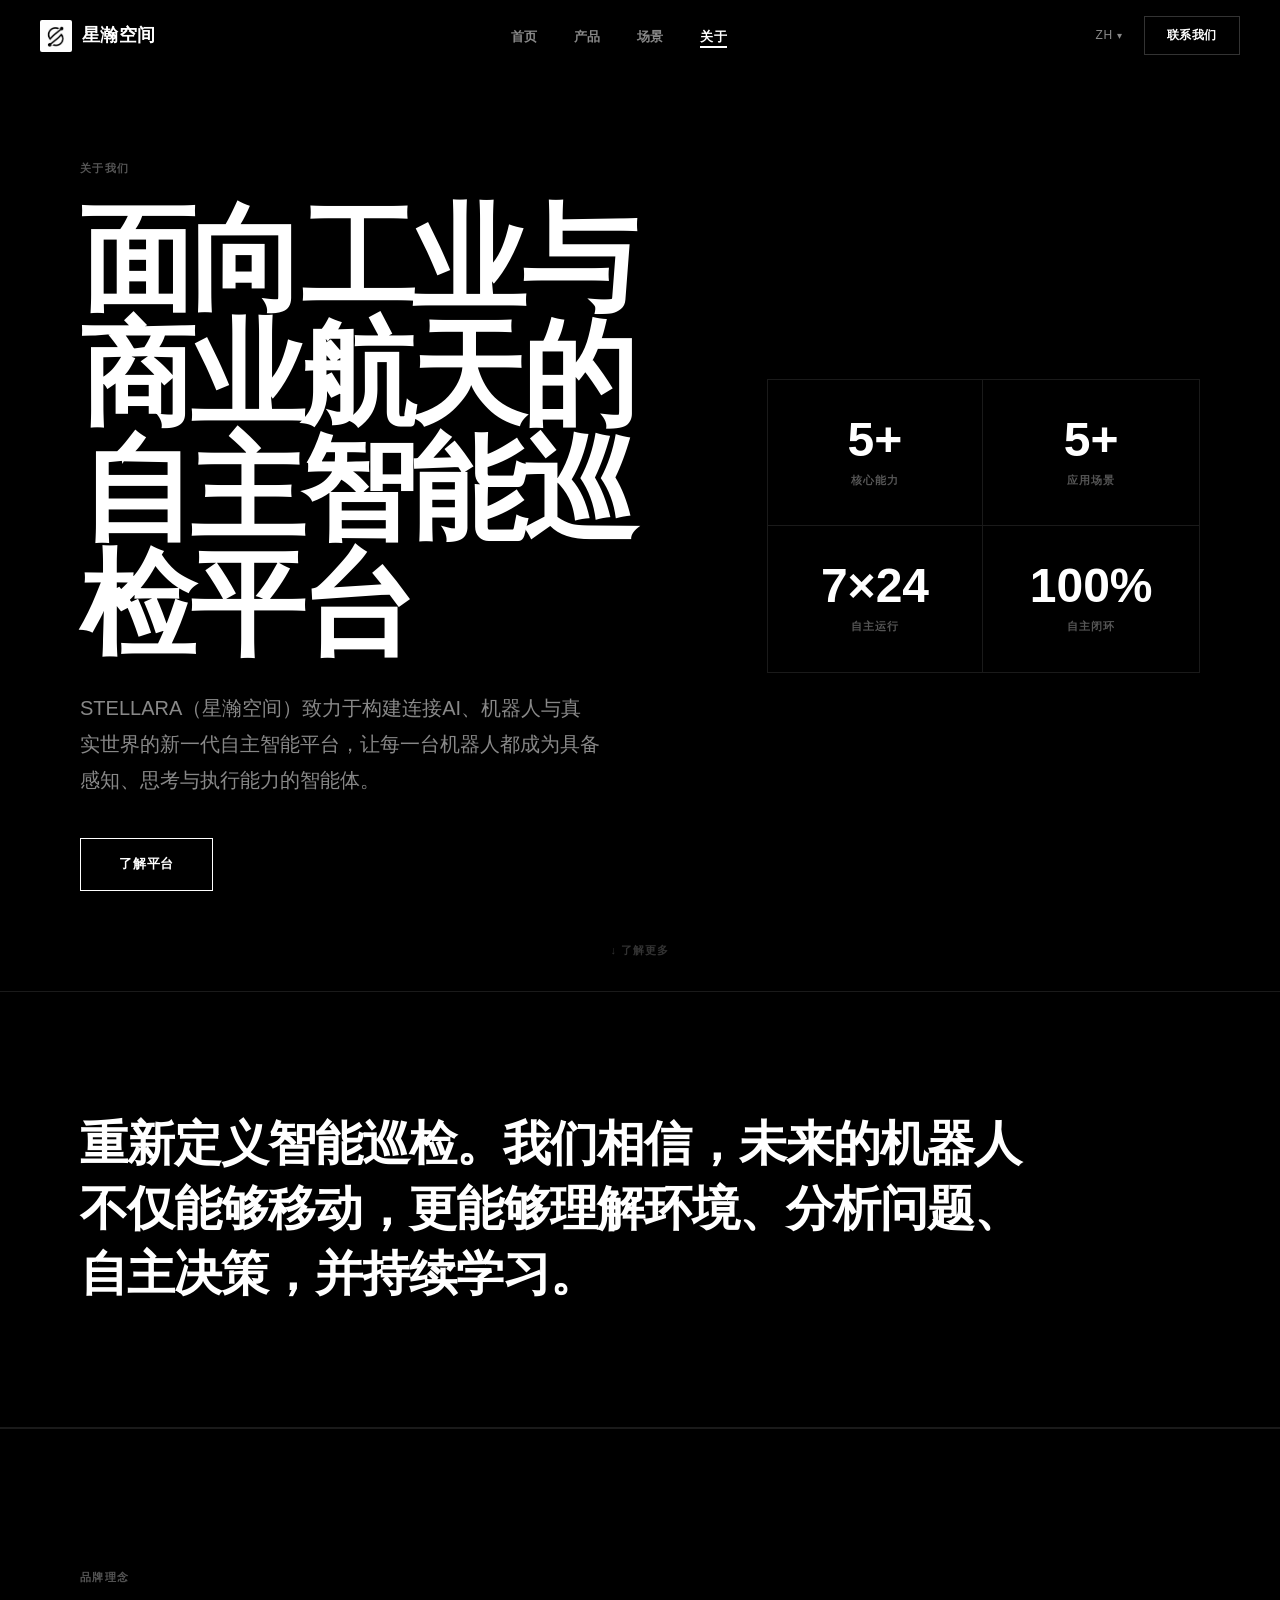
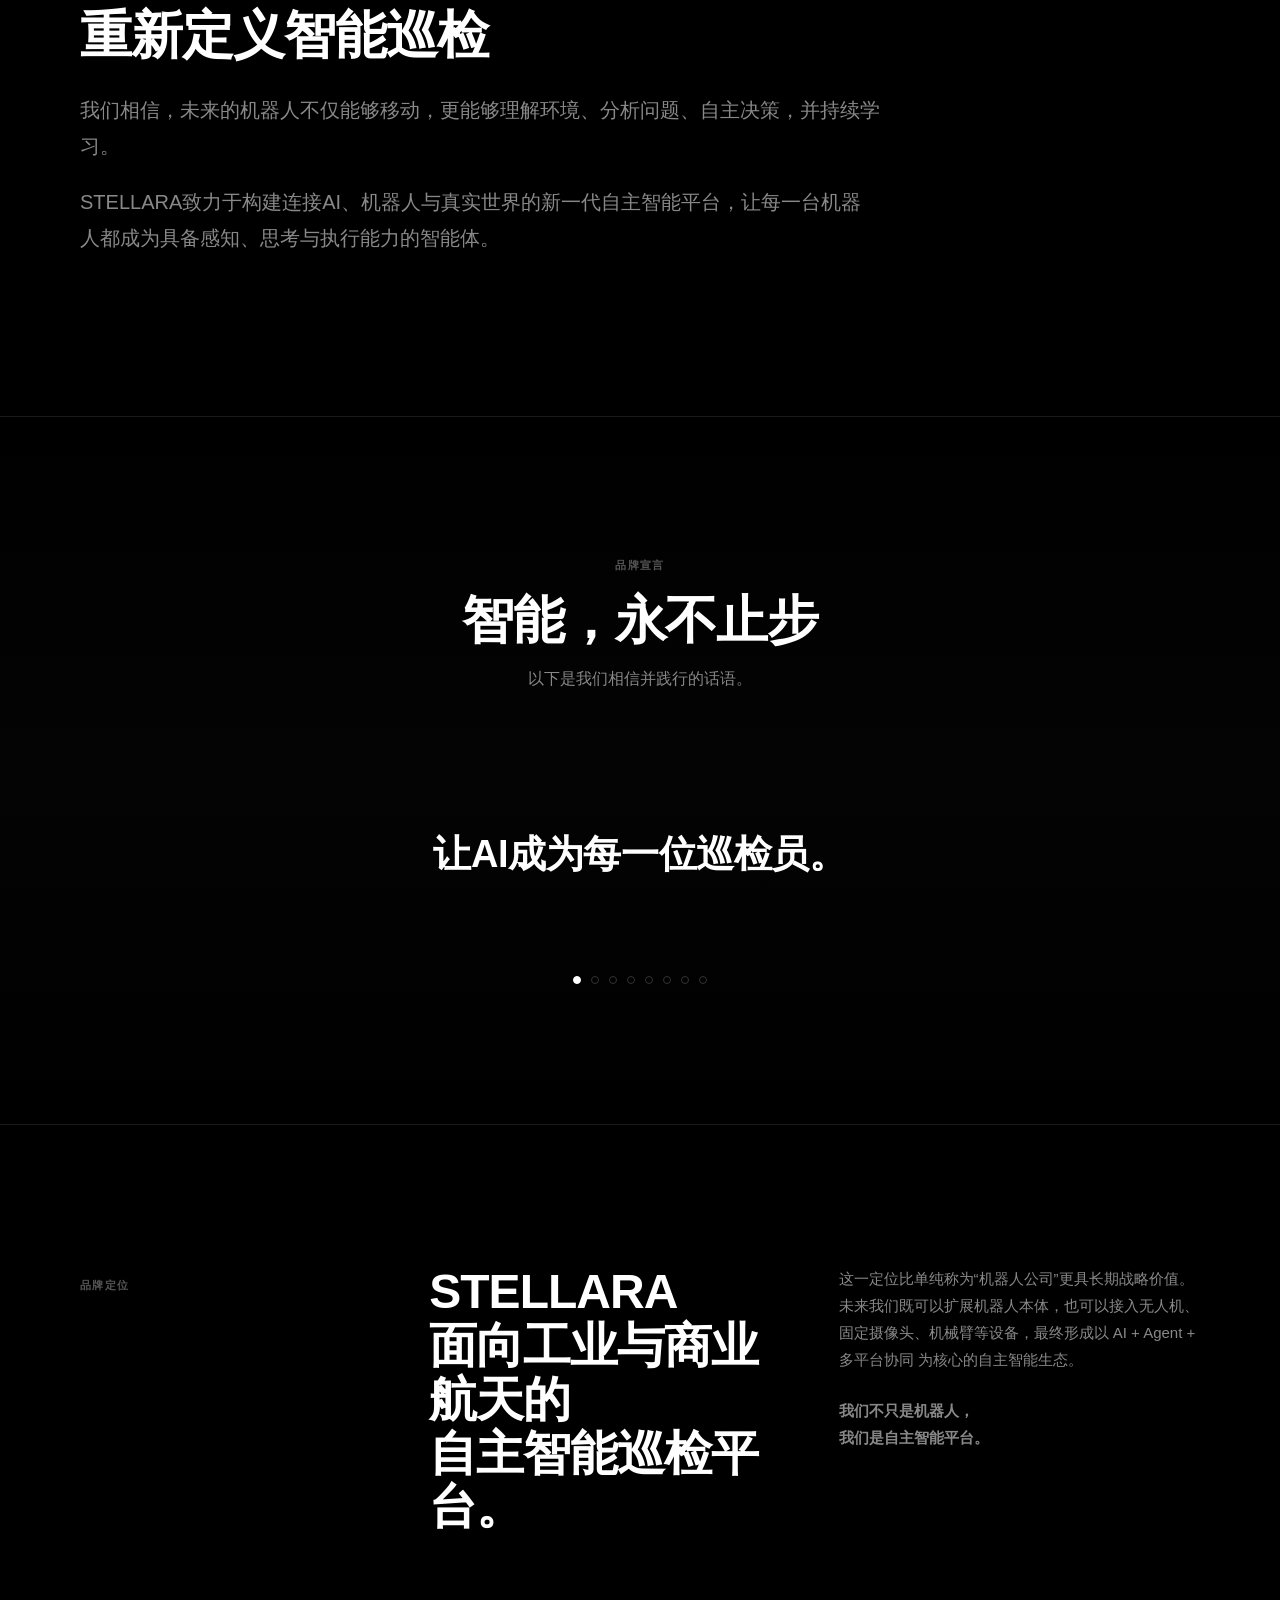
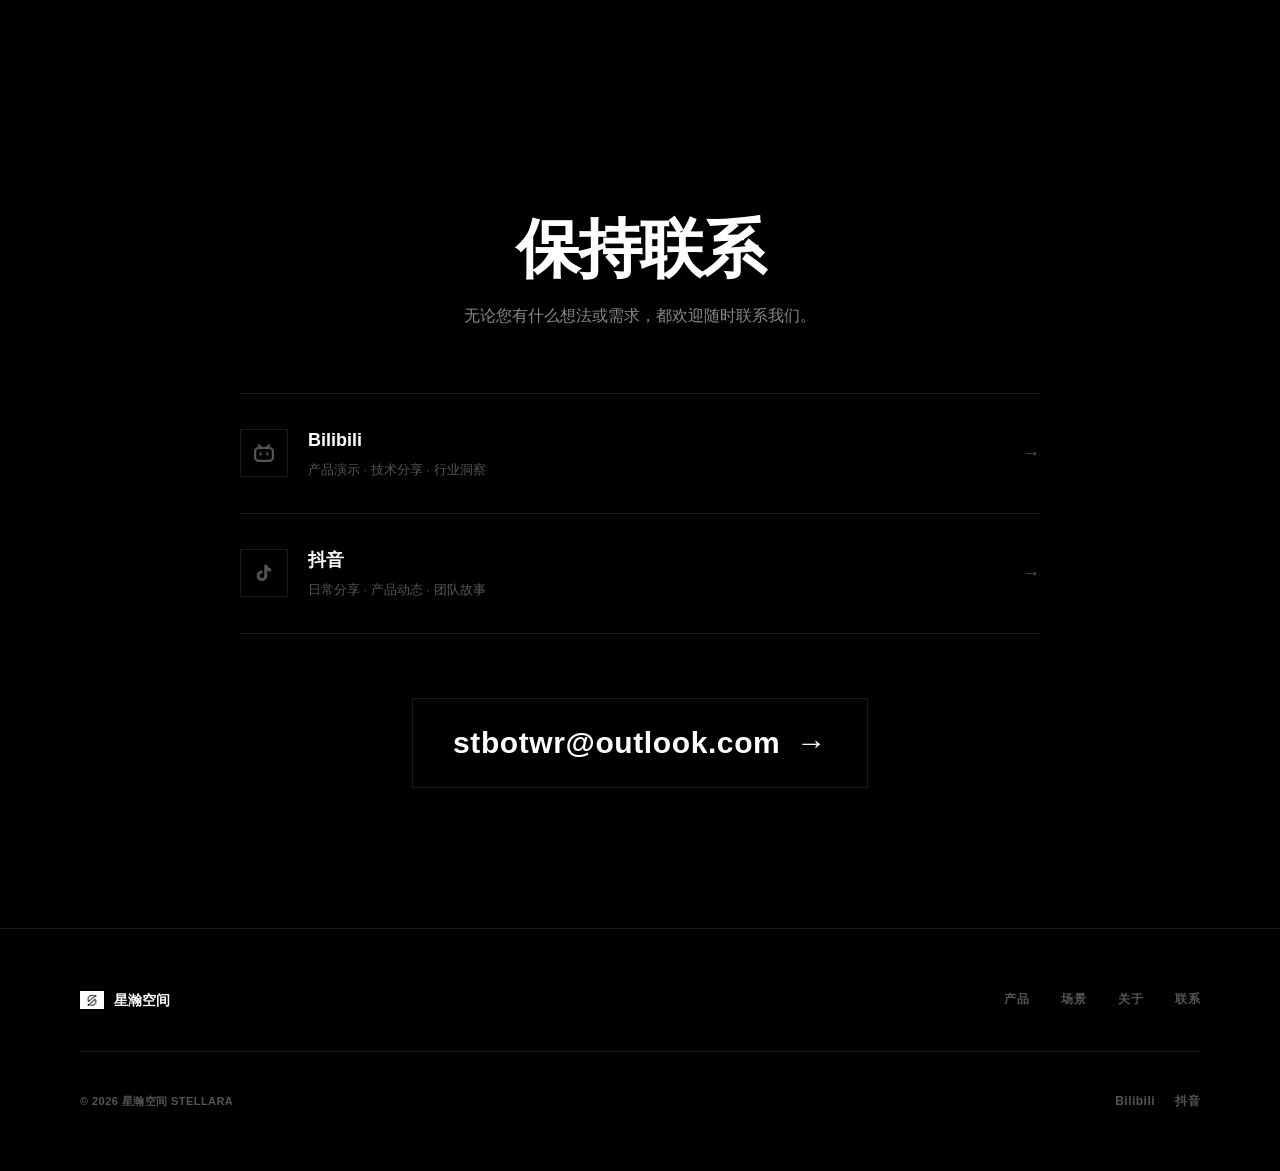
==== about.html @ 7d8a4e4b "Initial commit: STELLARA website" ====
<!DOCTYPE html>
<html lang="zh-CN">
<head>
    <meta charset="UTF-8">
    <meta name="viewport" content="width=device-width, initial-scale=1.0">
    <meta name="description" content="关于星瀚空间 STELLARA — 面向工业与商业航天的自主智能巡检平台">
    <title data-i18n="page.about.title">关于 — 星瀚空间 STELLARA</title>
    <link rel="stylesheet" href="css/spacex.css?v=2">
</head>
<body>

<nav class="nav">
    <a href="index.html" class="nav-logo">
        <img src="微信图片_20260413204202_1_2.jpg" alt="星瀚空间" width="32" height="32">
        星瀚空间
    </a>
    <ul class="nav-links">
        <li><a href="index.html" data-i18n="nav.home">首页</a></li>
        <li><a href="products.html" data-i18n="nav.products">产品</a></li>
        <li><a href="services.html" data-i18n="nav.services">场景</a></li>
        <li><a href="about.html" class="active" data-i18n="nav.about">关于</a></li>
    </ul>
    <div class="nav-lang" id="lang-switcher"></div>
    <a href="services.html#contact" class="nav-cta" data-i18n="nav.cta">联系我们</a>
    <button class="nav-toggle" aria-label="菜单">
        <span></span><span></span><span></span>
    </button>
</nav>

<div class="nav-mobile">
    <button class="nav-mobile-close">&times;</button>
    <a href="index.html" data-i18n="nav.home">首页</a>
    <a href="products.html" data-i18n="nav.products">产品</a>
    <a href="services.html" data-i18n="nav.services">场景</a>
    <a href="about.html" data-i18n="nav.about">关于</a>
    <a href="services.html#contact" data-i18n="nav.cta">联系我们</a>
    <div id="lang-switcher-mobile"></div>
</div>

<section class="about-v2-hero">
    <div class="container about-v2-hero-inner">
        <div class="about-v2-hero-main fade-in">
            <span class="section-label" data-i18n="about.section">关于我们</span>
            <h1 data-i18n="about.heading">面向工业与商业航天的<br>自主智能巡检平台</h1>
            <p class="about-v2-hero-lead" data-i18n="about.p1">STELLARA（星瀚空间）致力于构建连接AI、机器人与真实世界的新一代自主智能平台，让每一台机器人都成为具备感知、思考与执行能力的智能体。</p>
            <a href="#belief" class="btn btn--primary" data-i18n="hero.btn1">了解我们</a>
        </div>
        <div class="about-v2-hero-stats fade-in">
            <div class="about-v2-hero-stat">
                <div class="about-v2-stat-num" data-final="5+">5+</div>
                <div class="about-v2-hero-stat-label" data-i18n="about.stat1">核心能力</div>
            </div>
            <div class="about-v2-hero-stat">
                <div class="about-v2-stat-num" data-final="5+">5+</div>
                <div class="about-v2-hero-stat-label" data-i18n="about.stat2">应用场景</div>
            </div>
            <div class="about-v2-hero-stat">
                <div class="about-v2-stat-num" data-final="7×24">7×24</div>
                <div class="about-v2-hero-stat-label" data-i18n="about.stat3">自主运行</div>
            </div>
            <div class="about-v2-hero-stat">
                <div class="about-v2-stat-num" data-final="100%">100%</div>
                <div class="about-v2-hero-stat-label" data-i18n="about.v2.stat.team">自主闭环</div>
            </div>
        </div>
    </div>
    <div class="hero-scroll-hint" data-i18n="hero.scroll">↓ 了解更多</div>
</section>

<section class="about-v2-statement">
    <div class="container">
        <p class="about-v2-statement-text fade-in" data-i18n="about.p2">重新定义智能巡检。我们相信，未来的机器人不仅能够移动，更能够理解环境、分析问题、自主决策，并持续学习。</p>
    </div>
</section>

<section class="section belief-section" id="belief">
    <div class="container">
        <div class="belief-content fade-in">
            <span class="section-label" data-i18n="belief.section">品牌理念</span>
            <h2 data-i18n="belief.heading">重新定义智能巡检</h2>
            <p data-i18n="belief.p1">我们相信，未来的机器人不仅能够移动，更能够理解环境、分析问题、自主决策，并持续学习。</p>
            <p data-i18n="belief.p2">STELLARA致力于构建连接AI、机器人与真实世界的新一代自主智能平台，让每一台机器人都成为具备感知、思考与执行能力的智能体。</p>
        </div>
    </div>
</section>

<section class="section tagline-section">
    <div class="container">
        <div class="section-header section-header--center fade-in">
            <span class="section-label" data-i18n="tagline.section">品牌宣言</span>
            <h2 class="section-title" data-i18n="tagline.heading">Intelligence in Motion</h2>
            <p class="section-desc" data-i18n="tagline.desc">以下是我们相信并践行的话语。</p>
        </div>
        <div class="tagline-carousel fade-in" id="tagline-carousel">
            <div class="tagline-track">
                <blockquote class="tagline-item active" data-i18n="tagline.t1">让AI成为每一位巡检员。</blockquote>
                <blockquote class="tagline-item" data-i18n="tagline.t2">从感知到决策，让机器人真正拥有行动智能。</blockquote>
                <blockquote class="tagline-item" data-i18n="tagline.t3">AI Vision. Autonomous Agent. Intelligent Inspection.</blockquote>
                <blockquote class="tagline-item" data-i18n="tagline.t4">Every Facility. Every Mission. Autonomous.</blockquote>
                <blockquote class="tagline-item" data-i18n="tagline.t5">智能巡检，不止于自动化。</blockquote>
                <blockquote class="tagline-item" data-i18n="tagline.t6">连接AI与现实世界。</blockquote>
                <blockquote class="tagline-item" data-i18n="tagline.t7">自主智能，赋能工业与商业航天。</blockquote>
                <blockquote class="tagline-item" data-i18n="tagline.t8">让机器人看懂世界，让AI守护未来。</blockquote>
            </div>
            <div class="tagline-dots">
                <button class="active" aria-label="1"></button>
                <button aria-label="2"></button>
                <button aria-label="3"></button>
                <button aria-label="4"></button>
                <button aria-label="5"></button>
                <button aria-label="6"></button>
                <button aria-label="7"></button>
                <button aria-label="8"></button>
            </div>
        </div>
    </div>
</section>

<section class="section positioning-section">
    <div class="container">
        <div class="positioning-grid fade-in">
            <div class="positioning-label" data-i18n="positioning.section">品牌定位</div>
            <h2 data-i18n="positioning.about">STELLARA<br>面向工业与商业航天的<br>自主智能巡检平台。</h2>
            <div class="positioning-body">
                <p data-i18n="positioning.about.p1">这一定位比单纯称为“机器人公司”更具长期战略价值。未来我们既可以扩展机器人本体，也可以接入无人机、固定摄像头、机械臂等设备，最终形成以 AI + Agent + 多平台协同 为核心的自主智能生态。</p>
                <p class="positioning-highlight" data-i18n="positioning.about.p2">我们不只是机器人，<br>我们是自主智能平台。</p>
            </div>
        </div>
    </div>
</section>

<section class="about-v2-connect" id="contact">
    <div class="container">
        <div class="about-v2-connect-head fade-in">
            <h2 data-i18n="about.v2.connect.heading">保持联系</h2>
            <p data-i18n="about.v2.connect.desc">无论您有什么想法或需求，都欢迎随时联系我们。</p>
        </div>
        <div class="about-v2-connect-grid fade-in">
            <a href="https://space.bilibili.com/3546841601804438" target="_blank" rel="noopener noreferrer" class="about-v2-connect-card">
                <div class="about-v2-connect-card-left">
                    <div class="about-v2-connect-icon">
                        <svg width="20" height="20" viewBox="0 0 24 24" fill="currentColor"><path d="M17.813 4.653h.854c1.51.054 2.769.578 3.773 1.574 1.004.995 1.524 2.249 1.56 3.76v7.36c-.036 1.51-.556 2.769-1.56 3.773s-2.262 1.524-3.773 1.56H5.333c-1.51-.036-2.769-.556-3.773-1.56S.036 18.858 0 17.347v-7.36c.036-1.511.556-2.765 1.56-3.76 1.004-.996 2.262-1.52 3.773-1.574h.774l-1.174-1.12a1.234 1.234 0 0 1-.373-.906c0-.356.124-.658.373-.907l.027-.027c.267-.249.573-.373.92-.373.347 0 .653.124.92.373L9.653 4.44c.071.071.134.142.187.213h4.267a.836.836 0 0 1 .16-.213l2.853-2.747c.267-.249.573-.373.92-.373.347 0 .662.151.929.4.267.249.391.551.391.907 0 .355-.124.657-.373.906zM5.333 7.24c-.746.018-1.373.276-1.88.773-.506.498-.769 1.13-.786 1.894v7.52c.017.764.28 1.395.786 1.893.507.498 1.134.756 1.88.773h13.334c.746-.017 1.373-.275 1.88-.773.506-.498.769-1.129.786-1.893v-7.52c-.017-.765-.28-1.396-.786-1.894-.507-.497-1.134-.755-1.88-.773zM8 11.107c.373 0 .684.124.933.373.25.249.383.569.4.96v1.173c-.017.391-.15.711-.4.96-.249.25-.56.374-.933.374s-.684-.125-.933-.374c-.25-.249-.383-.569-.4-.96V12.44c.017-.391.15-.711.4-.96.249-.249.56-.373.933-.373zm8 0c.373 0 .684.124.933.373.25.249.383.569.4.96v1.173c-.017.391-.15.711-.4.96-.249.25-.56.374-.933.374s-.684-.125-.933-.374c-.25-.249-.383-.569-.4-.96V12.44c.017-.391.15-.711.4-.96.249-.249.56-.373.933-.373z"/></svg>
                    </div>
                    <div>
                        <h4>Bilibili</h4>
                        <p data-i18n="about.social.bili.desc">产品演示 · 技术分享 · 行业洞察</p>
                    </div>
                </div>
                <span class="about-v2-connect-arrow">&rarr;</span>
            </a>
            <a href="https://www.douyin.com/user/self?from_tab_name=main" target="_blank" rel="noopener noreferrer" class="about-v2-connect-card">
                <div class="about-v2-connect-card-left">
                    <div class="about-v2-connect-icon">
                        <svg width="20" height="20" viewBox="0 0 24 24" fill="currentColor"><path d="M19.59 6.69a4.83 4.83 0 0 1-3.77-4.25V2h-3.45v13.67a2.89 2.89 0 0 1-2.88 2.5 2.89 2.89 0 0 1-2.89-2.89 2.89 2.89 0 0 1 2.89-2.89c.28 0 .54.04.79.1v-3.5a6.37 6.37 0 0 0-.79-.05A6.34 6.34 0 0 0 3.15 15.2a6.34 6.34 0 0 0 6.34 6.34 6.34 6.34 0 0 0 6.34-6.34V8.73a8.19 8.19 0 0 0 4.76 1.52v-3.4a4.85 4.85 0 0 1-1-.16z"/></svg>
                    </div>
                    <div>
                        <h4>抖音</h4>
                        <p data-i18n="about.social.douyin.desc">日常分享 · 产品动态 · 团队故事</p>
                    </div>
                </div>
                <span class="about-v2-connect-arrow">&rarr;</span>
            </a>
        </div>
        <div class="about-v2-connect-email fade-in">
            <a href="mailto:stbotwr@outlook.com">
                stbotwr@outlook.com
                <span>&rarr;</span>
            </a>
        </div>
    </div>
</section>

<footer class="footer">
    <div class="container">
        <div class="footer-inner">
            <a href="index.html" class="footer-brand">
                <img src="微信图片_20260413204202_1_2.jpg" alt="星瀚空间" width="24" height="24" loading="lazy">
                星瀚空间
            </a>
            <div class="footer-links">
                <a href="products.html" data-i18n="footer.products">产品</a>
                <a href="services.html" data-i18n="footer.services">场景</a>
                <a href="about.html" data-i18n="footer.about">关于</a>
                <a href="mailto:stbotwr@outlook.com" data-i18n="footer.contact">联系</a>
            </div>
        </div>
        <div class="footer-bottom">
            <span class="footer-copy" data-i18n="footer.copy">© 2026 星瀚空间 STELLARA</span>
            <div class="footer-social">
                <a href="https://space.bilibili.com/3546841601804438" target="_blank" rel="noopener noreferrer">Bilibili</a>
                <a href="https://www.douyin.com/user/self?from_tab_name=main" target="_blank" rel="noopener noreferrer">抖音</a>
            </div>
        </div>
    </div>
</footer>

<div class="back-to-top">&uarr;</div>

<script src="js/config.js"></script>
<script src="js/i18n.js?v=4"></script>
<script src="js/spacex.js?v=2"></script>
<script>
(function(){
    function initTaglineCarousel(){
        var carousel = document.getElementById('tagline-carousel');
        if(!carousel) return;
        var items = carousel.querySelectorAll('.tagline-item');
        var dots = carousel.querySelectorAll('.tagline-dots button');
        var current = 0;
        var interval;
        if(items.length === 0) return;

        function show(index){
            items[current].classList.remove('active');
            dots[current].classList.remove('active');
            current = (index + items.length) % items.length;
            items[current].classList.add('active');
            dots[current].classList.add('active');
        }

        for(var i=0; i<dots.length; i++){
            (function(idx){
                dots[idx].addEventListener('click', function(){
                    show(idx);
                    resetTimer();
                });
            })(i);
        }

        function next(){
            show(current + 1);
        }

        function resetTimer(){
            clearInterval(interval);
            interval = setInterval(next, 5000);
        }

        resetTimer();
    }

    initTaglineCarousel();
})();
</script>
</body>
</html>
---- css/spacex.css ----
/* ============================================================
   SpaceX 极简设计系统 — 星瀚空间
   原则：纯黑 · 留白 · 无装饰 · 大字重 · 细线 · 淡入
   ============================================================ */

/* ---- CSS Variables ---- */
:root {
  --bg: #000000;
  --text: #ffffff;
  --text-secondary: #888888;
  --text-muted: #555555;
  --border: #1a1a1a;
  --border-hover: #333333;
  --transition: 0.4s cubic-bezier(0.25, 0.1, 0.25, 1);
  --transition-fast: 0.25s cubic-bezier(0.25, 0.1, 0.25, 1);
  --transition-slow: 0.7s cubic-bezier(0.16, 1, 0.3, 1);
  --ease-out-expo: cubic-bezier(0.16, 1, 0.3, 1);
  --max-width: 1200px;
  --nav-height: 72px;
}

/* ---- Reset ---- */
*,*::before,*::after{margin:0;padding:0;box-sizing:border-box}
html{scroll-behavior:smooth;-webkit-text-size-adjust:100%;background:var(--bg)}
body{
  font-family:-apple-system,BlinkMacSystemFont,"PingFang SC","Hiragino Sans GB","Microsoft YaHei","Helvetica Neue",Arial,sans-serif;
  background:var(--bg);color:var(--text);line-height:1.6;
  -webkit-font-smoothing:antialiased;-moz-osx-font-smoothing:grayscale;
  overflow-x:hidden;font-weight:500;
}
::selection{background:var(--text);color:var(--bg)}
a{text-decoration:none;color:inherit}
img{max-width:100%;height:auto;display:block}
ul{list-style:none}

/* ---- Cursor star trail (desktop only) ---- */
.cursor-star{
  position:fixed;
  left:0;top:0;
  width:6px;height:6px;
  border-radius:50%;
  background:#ffffff;
  box-shadow:0 0 6px 1px rgba(255,255,255,0.8),0 0 12px 2px rgba(255,255,255,0.4);
  pointer-events:none;
  z-index:9999;
  opacity:0;
  transform:translate(-50%,-50%) scale(0.6);
  animation:star-fade 0.9s ease-out forwards;
}
.cursor-star::before{
  content:'';
  position:absolute;
  left:50%;top:50%;
  width:200%;height:2px;
  background:linear-gradient(90deg,rgba(255,255,255,0.6),transparent);
  transform:translate(-50%,-50%) rotate(var(--star-angle,0deg));
  opacity:0.5;
  border-radius:1px;
}
@keyframes star-fade{
  0%{opacity:1;transform:translate(-50%,-50%) scale(0.6)}
  30%{opacity:0.9;transform:translate(-50%,-50%) scale(1)}
  100%{opacity:0;transform:translate(-50%,calc(-50% - 20px)) scale(0.3)}
}
@media (pointer:coarse){
  .cursor-star{display:none!important}
}

/* ---- Typography ---- */
h1{font-size:clamp(40px,7vw,80px);font-weight:800;letter-spacing:-0.03em;line-height:1.05;color:var(--text)}
h2{font-size:clamp(28px,4.5vw,52px);font-weight:700;letter-spacing:-0.02em;line-height:1.12;color:var(--text)}
h3{font-size:clamp(20px,2.5vw,28px);font-weight:600;line-height:1.3;color:var(--text)}
h4{font-size:16px;font-weight:700;color:var(--text)}
p{color:var(--text-secondary);line-height:1.7;font-weight:500}

/* ---- Layout ---- */
.container{max-width:var(--max-width);margin:0 auto;padding:0 40px}
.section{padding:140px 0}

/* ---- Navigation ---- */
.nav{
  position:fixed;top:0;left:0;right:0;height:var(--nav-height);
  display:grid;grid-template-columns:auto 1fr auto auto auto;align-items:center;
  padding:0 40px;z-index:1000;
  transition:background 0.4s ease,border-color 0.4s ease;
  border-bottom:1px solid transparent;
}
.nav.scrolled{background:rgba(0,0,0,0.85);backdrop-filter:blur(20px);-webkit-backdrop-filter:blur(20px);border-bottom-color:var(--border)}
.nav-logo{display:flex;align-items:center;gap:10px;font-size:18px;font-weight:600;letter-spacing:0.02em;color:var(--text)}
.nav-logo img{width:32px;height:32px;border-radius:2px;object-fit:cover}
.nav-links{position:static;transform:none;display:flex;align-items:center;gap:36px;white-space:nowrap;justify-self:center}
.nav-links a{font-size:13px;font-weight:600;color:var(--text-secondary);letter-spacing:0.04em;text-transform:uppercase;transition:color 0.3s ease;position:relative}
.nav-links a::after{content:'';position:absolute;bottom:-4px;left:0;width:0;height:1.5px;background:var(--text);transition:width 0.35s var(--ease-out-expo)}
.nav-links a:hover,.nav-links a.active{color:var(--text)}
.nav-links a:hover::after,.nav-links a.active::after{width:100%}
.nav-cta{padding:9px 22px;border:1px solid var(--border-hover);color:var(--text);font-size:12px;font-weight:600;letter-spacing:0.05em;text-transform:uppercase;transition:border-color 0.3s ease,background 0.3s ease,color 0.3s ease,transform 0.3s ease}
.nav-cta:hover{border-color:var(--text);background:var(--text);color:var(--bg);transform:translateY(-1px)}

/* ---- Language Switcher ---- */
.nav-lang{position:relative;margin-right:8px}
.lang-current{display:flex;align-items:center;gap:4px;padding:8px 12px;font-size:12px;font-weight:500;color:var(--text-secondary);letter-spacing:0.06em;cursor:pointer;border:1px solid transparent;transition:color 0.3s ease,border-color 0.3s ease;user-select:none}
.lang-current:hover,.lang-current.open{color:var(--text);border-color:var(--border-hover)}
.lang-arrow{font-size:10px;transition:transform 0.3s ease}
.lang-current.open .lang-arrow{transform:rotate(180deg)}
.lang-dropdown{position:absolute;top:calc(100% + 6px);right:0;min-width:140px;background:var(--bg);border:1px solid var(--border-hover);opacity:0;visibility:hidden;transform:translateY(-4px);transition:opacity 0.25s ease,visibility 0.25s ease,transform 0.25s ease;z-index:1001}
.lang-dropdown.open{opacity:1;visibility:visible;transform:translateY(0)}
.lang-option{padding:10px 16px;font-size:13px;color:var(--text-secondary);letter-spacing:0.03em;cursor:pointer;transition:color 0.2s ease,background 0.2s ease}
.lang-option:hover{color:var(--text);background:rgba(255,255,255,0.03)}
.lang-option.lang-active{color:var(--text)}

/* Mobile language switcher */
.nav-mobile-lang{margin-top:16px;display:flex;gap:12px;flex-wrap:wrap;justify-content:center}
.nav-mobile-lang .lang-current{display:none}
.nav-mobile-lang .lang-dropdown{position:static;opacity:1;visibility:visible;transform:none;border:none;display:flex;flex-wrap:wrap;gap:8px;justify-content:center;min-width:0}
.nav-mobile-lang .lang-option{padding:8px 16px;border:1px solid var(--border);font-size:14px}
.nav-mobile-lang .lang-option.lang-active{border-color:var(--text)}

/* Mobile nav */
.nav-toggle{display:none;flex-direction:column;gap:5px;cursor:pointer;padding:8px;background:none;border:none}
.nav-toggle span{display:block;width:22px;height:1.5px;background:var(--text);transition:transform 0.3s ease,opacity 0.3s ease}
.nav-mobile{position:fixed;inset:0;background:rgba(0,0,0,0.95);backdrop-filter:blur(30px);-webkit-backdrop-filter:blur(30px);z-index:2000;display:flex;flex-direction:column;align-items:center;justify-content:center;gap:32px;opacity:0;visibility:hidden;transition:opacity 0.35s ease,visibility 0.35s ease}
.nav-mobile.active{opacity:1;visibility:visible}
.nav-mobile a{font-size:24px;font-weight:600;color:var(--text);letter-spacing:0.02em;transition:opacity 0.3s ease}
.nav-mobile a:hover{opacity:0.6}
.nav-mobile-close{position:absolute;top:24px;right:32px;font-size:28px;color:var(--text);cursor:pointer;background:none;border:none;line-height:1}

/* ---- Buttons ---- */
.btn{
  display:inline-flex;align-items:center;gap:10px;
  padding:15px 38px;font-size:13px;font-weight:600;letter-spacing:0.06em;text-transform:uppercase;
  border:1px solid var(--border-hover);color:var(--text);
  transition:border-color 0.35s ease,background 0.35s ease,color 0.35s ease,transform 0.35s var(--ease-out-expo),box-shadow 0.35s ease;
  cursor:pointer;background:transparent;position:relative;overflow:hidden;
}
.btn::before{content:'';position:absolute;inset:0;background:var(--text);transform:scaleX(0);transform-origin:left;transition:transform 0.4s var(--ease-out-expo);z-index:-1}
.btn:hover{border-color:var(--text);color:var(--bg);transform:translateY(-2px);box-shadow:0 10px 30px rgba(255,255,255,0.08)}
.btn:hover::before{transform:scaleX(1)}
.btn--primary{border-color:var(--text)}
.btn--primary::before{background:var(--text)}
.btn--sm{padding:11px 26px;font-size:11px}
.btn--lg{padding:19px 46px;font-size:14px}
.btn:focus-visible{outline:1px solid var(--text);outline-offset:3px}

/* ---- Hero ---- */
.hero{
  min-height:100vh;display:flex;align-items:center;justify-content:center;
  text-align:center;padding:120px 40px 80px;position:relative;overflow:hidden;
}
.hero-content{max-width:800px;position:relative;z-index:1}
.hero h1{margin-bottom:28px;font-weight:800}
.hero-tag{display:inline-block;padding:8px 16px;border:1px solid var(--border-hover);border-radius:100px;font-size:12px;font-weight:600;color:var(--text-secondary);letter-spacing:0.06em;margin-bottom:28px;transition:border-color 0.3s ease,color 0.3s ease}
.hero-tag:hover{border-color:var(--text);color:var(--text)}
.hero p{font-size:clamp(15px,2vw,18px);color:var(--text-secondary);max-width:640px;margin:0 auto 44px;line-height:1.7;font-weight:500}
.hero-actions{display:flex;gap:16px;justify-content:center;flex-wrap:wrap;margin-bottom:64px}
.hero-slogan{font-size:clamp(24px,4vw,48px);font-weight:600;color:var(--text);letter-spacing:-0.02em;opacity:0.35;line-height:1.2}
.hero-stats{display:flex;justify-content:center;gap:56px}
.hero-stat{text-align:center;transition:transform 0.4s var(--ease-out-expo)}
.hero-stat:hover{transform:translateY(-4px)}
.hero-stat-num{font-size:clamp(30px,4vw,44px);font-weight:800;color:var(--text);line-height:1;margin-bottom:8px}
.hero-stat-label{font-size:12px;color:var(--text-muted);letter-spacing:0.08em;text-transform:uppercase;font-weight:600}
.hero-scroll-hint{position:absolute;bottom:32px;left:50%;transform:translateX(-50%);color:var(--text-muted);font-size:11px;letter-spacing:0.1em;text-transform:uppercase;animation:fadeInOut 2.2s ease-in-out infinite;font-weight:600}
.hero-bg{position:absolute;inset:0;background:radial-gradient(circle at 50% 50%,rgba(255,255,255,0.03) 0%,transparent 60%);pointer-events:none;transform:translateY(var(--parallax-y,0));transition:transform 0.1s linear}
@keyframes fadeInOut{0%,100%{opacity:0.25;transform:translateX(-50%) translateY(0)}50%{opacity:1;transform:translateX(-50%) translateY(6px)}}

/* ---- Section Headers ---- */
.section-label{display:block;font-size:11px;color:var(--text-muted);letter-spacing:0.12em;text-transform:uppercase;margin-bottom:16px;font-weight:700}
.section-title{margin-bottom:16px;font-weight:700}
.section-desc{font-size:16px;color:var(--text-secondary);max-width:560px;line-height:1.7;font-weight:500}
.section-header{margin-bottom:72px}
.section-header--center{text-align:center}
.section-header--center .section-desc{margin:0 auto}

/* ---- Page Header (sub-pages) ---- */
.page-header{padding:160px 0 80px;text-align:center}
.page-header h1{margin-bottom:16px}
.page-header p{font-size:16px;color:var(--text-secondary);max-width:480px;margin:0 auto}
.page-header .breadcrumb{display:flex;justify-content:center;gap:8px;margin-top:24px;font-size:12px;color:var(--text-muted);letter-spacing:0.04em}
.page-header .breadcrumb a{color:var(--text-muted);transition:color 0.3s ease}
.page-header .breadcrumb a:hover{color:var(--text)}
.page-header .breadcrumb span{color:var(--text-secondary)}

/* ---- Positioning Section ---- */
.positioning-section{border-top:1px solid var(--border)}
.positioning-grid{display:grid;grid-template-columns:1fr 1.2fr 1.2fr;gap:48px;align-items:start}
.positioning-label{font-size:11px;color:var(--text-muted);letter-spacing:0.12em;text-transform:uppercase;font-weight:700;padding-top:12px}
.positioning-grid h2{font-size:clamp(28px,4.5vw,48px);font-weight:700;letter-spacing:-0.02em;line-height:1.12}
.positioning-body p{font-size:15px;color:var(--text-secondary);line-height:1.8;margin-bottom:24px}
.positioning-highlight{font-size:clamp(20px,2.5vw,28px);color:var(--text);font-weight:600;line-height:1.4}

/* ---- Capabilities Section ---- */
.capabilities-section{border-top:1px solid var(--border)}
.capability-grid{display:flex;flex-wrap:wrap;justify-content:center;gap:24px}
.capability-card{position:relative;width:calc(33.333% - 16px);padding:40px 32px;border:1px solid var(--border);border-radius:2px;background:rgba(255,255,255,0.01);overflow:hidden;transition:border-color 0.4s ease,background 0.4s ease,transform 0.5s var(--ease-out-expo)}
.capability-card:hover{border-color:var(--border-hover);background:rgba(255,255,255,0.025);transform:translateY(-6px)}
.capability-icon{width:52px;height:52px;display:flex;align-items:center;justify-content:center;border:1px solid var(--border-hover);border-radius:14px;font-size:22px;color:var(--text);background:rgba(255,255,255,0.02);margin-bottom:24px;transition:border-color 0.3s ease,background 0.3s ease,transform 0.4s var(--ease-out-expo)}
.capability-card:hover .capability-icon{border-color:var(--text);background:rgba(255,255,255,0.05);transform:scale(1.1) rotate(4deg)}
.capability-card h3{font-size:20px;margin-bottom:12px;font-weight:700}
.capability-card>p{font-size:14px;color:var(--text-secondary);line-height:1.7;margin-bottom:20px}
.capability-list{display:flex;flex-direction:column;gap:8px}
.capability-list li{font-size:12px;color:var(--text-muted);padding-left:16px;position:relative;line-height:1.5}
.capability-list li::before{content:'';position:absolute;left:0;top:8px;width:5px;height:5px;background:var(--text);border-radius:50%;opacity:0.5}

/* ---- Value Section ---- */
.value-section{border-top:1px solid var(--border);background:linear-gradient(180deg,rgba(255,255,255,0.015) 0%,transparent 100%)}
.value-grid{display:grid;grid-template-columns:repeat(4,1fr);gap:24px}
.value-item{position:relative;padding:36px 28px;border:1px solid var(--border);border-radius:2px;background:rgba(255,255,255,0.01);transition:border-color 0.4s ease,background 0.4s ease,transform 0.5s var(--ease-out-expo)}
.value-item:hover{border-color:var(--border-hover);background:rgba(255,255,255,0.025);transform:translateY(-4px)}
.value-number{position:absolute;top:24px;right:24px;font-size:11px;color:var(--text-muted);letter-spacing:0.08em;font-weight:700}
.value-item h4{font-size:16px;margin-bottom:12px;padding-right:40px;font-weight:700}
.value-item p{font-size:13px;color:var(--text-muted);line-height:1.6}

/* ---- Scenarios Section ---- */
.scenarios-section{border-top:1px solid var(--border)}
.scenario-grid{display:grid;grid-template-columns:repeat(5,1fr);gap:16px}
.scenario-card{position:relative;padding:32px 24px;border:1px solid var(--border);border-radius:2px;background:rgba(255,255,255,0.01);transition:border-color 0.4s ease,background 0.4s ease,transform 0.5s var(--ease-out-expo)}
.scenario-card:hover{border-color:var(--border-hover);background:rgba(255,255,255,0.025);transform:translateY(-6px)}
.scenario-icon{font-size:32px;margin-bottom:20px;opacity:0.9}
.scenario-card h3{font-size:17px;margin-bottom:10px;font-weight:700}
.scenario-card p{font-size:13px;color:var(--text-muted);line-height:1.6}

/* ---- Belief Section ---- */
.belief-section{border-top:1px solid var(--border)}
.belief-content{max-width:800px}
.belief-content .section-label{margin-bottom:20px}
.belief-content h2{margin-bottom:28px}
.belief-content p{font-size:clamp(16px,2vw,20px);color:var(--text-secondary);line-height:1.8;margin-bottom:20px}

/* ---- Tagline Carousel ---- */
.tagline-section{border-top:1px solid var(--border);background:linear-gradient(180deg,transparent 0%,rgba(255,255,255,0.015) 50%,transparent 100%)}
.tagline-carousel{position:relative;max-width:900px;margin:0 auto;text-align:center}
.tagline-track{position:relative;min-height:180px;display:flex;align-items:center;justify-content:center}
.tagline-item{position:absolute;inset:0;display:flex;align-items:center;justify-content:center;font-size:clamp(22px,3.5vw,38px);font-weight:600;color:var(--text);line-height:1.4;letter-spacing:-0.01em;opacity:0;transform:translateY(20px);transition:opacity 0.8s var(--ease-out-expo),transform 0.8s var(--ease-out-expo);padding:0 20px}
.tagline-item.active{position:relative;opacity:1;transform:translateY(0)}
.tagline-dots{display:flex;justify-content:center;gap:10px;margin-top:32px}
.tagline-dots button{width:8px;height:8px;border-radius:50%;border:1px solid var(--border-hover);background:transparent;cursor:pointer;transition:background 0.3s ease,border-color 0.3s ease}
.tagline-dots button.active{background:var(--text);border-color:var(--text)}

/* ---- Architecture Diagram ---- */
.architecture-section{border-top:1px solid var(--border)}
.architecture-diagram{display:flex;flex-direction:column;align-items:center;gap:0;max-width:600px;margin:0 auto;padding:48px 32px;border:1px solid var(--border);background:rgba(255,255,255,0.01)}
.arch-layer{width:100%;display:flex;justify-content:center}
.arch-layer--devices{display:grid;grid-template-columns:repeat(5,1fr);gap:12px}
.arch-node{padding:14px 32px;border:1px solid var(--border-hover);font-size:14px;font-weight:600;color:var(--text);letter-spacing:0.04em;min-width:180px;text-align:center;transition:border-color 0.3s ease,background 0.3s ease,transform 0.3s var(--ease-out-expo)}
.arch-node:hover{border-color:var(--text);background:rgba(255,255,255,0.03);transform:translateY(-2px)}
.arch-node--ai{border-color:var(--text);background:rgba(255,255,255,0.05)}
.arch-device{padding:10px 8px;border:1px solid var(--border);font-size:11px;color:var(--text-secondary);text-align:center;transition:border-color 0.3s ease,color 0.3s ease}
.arch-device:hover{border-color:var(--border-hover);color:var(--text)}
.arch-connector{width:1px;height:28px;background:linear-gradient(to bottom,var(--border-hover),var(--border));position:relative}
.arch-connector::after{content:'';position:absolute;bottom:0;left:-2px;width:5px;height:5px;border-right:1px solid var(--border-hover);border-bottom:1px solid var(--border-hover);transform:rotate(45deg)}

/* ---- Product Grid ---- */
.product-grid{display:grid;grid-template-columns:1fr 1fr;gap:24px}
.product-item{position:relative;padding:48px;border:1px solid var(--border);border-radius:2px;background:rgba(255,255,255,0.01);overflow:hidden;transition:border-color 0.4s ease,background 0.4s ease,transform 0.5s var(--ease-out-expo)}
.product-item:hover{border-color:var(--border-hover);background:rgba(255,255,255,0.025);transform:translateY(-6px)}
.product-item-glow{position:absolute;top:0;right:0;width:260px;height:260px;background:radial-gradient(circle,rgba(255,255,255,0.06) 0%,transparent 70%);border-radius:50%;transform:translate(40%,-40%);opacity:0;transition:opacity 0.5s ease,transform 0.5s var(--ease-out-expo);pointer-events:none}
.product-item:hover .product-item-glow{opacity:1;transform:translate(20%,-20%)}
.product-item-header{display:flex;justify-content:space-between;align-items:flex-start;margin-bottom:32px}
.product-item-number{font-size:11px;color:var(--text-muted);letter-spacing:0.08em;font-weight:700}
.product-item-icon{width:44px;height:44px;display:flex;align-items:center;justify-content:center;border:1px solid var(--border-hover);border-radius:12px;font-size:18px;color:var(--text);background:rgba(255,255,255,0.02);transition:border-color 0.3s ease,background 0.3s ease,transform 0.4s var(--ease-out-expo)}
.product-item:hover .product-item-icon{border-color:var(--text);background:rgba(255,255,255,0.05);transform:rotate(8deg) scale(1.05)}
.product-item-label{font-size:11px;color:var(--text-muted);letter-spacing:0.08em;text-transform:uppercase;margin-bottom:14px;font-weight:700}
.product-item h3{font-size:clamp(26px,3.2vw,40px);margin-bottom:14px;font-weight:700}
.product-item p{font-size:15px;color:var(--text-secondary);max-width:400px;line-height:1.7;margin-bottom:28px;font-weight:500}
.product-item-features{display:flex;flex-wrap:wrap;gap:8px;margin-bottom:32px}
.product-item-features span{font-size:11px;color:var(--text-secondary);letter-spacing:0.04em;padding:6px 12px;border:1px solid var(--border);border-radius:100px;font-weight:600;transition:border-color 0.3s ease,color 0.3s ease}
.product-item:hover .product-item-features span{border-color:var(--border-hover);color:var(--text)}
.product-item-link{display:inline-flex;align-items:center;gap:8px;font-size:12px;font-weight:700;color:var(--text);letter-spacing:0.06em;text-transform:uppercase;transition:gap 0.3s ease,color 0.3s ease}
.product-item-link:hover{gap:14px;color:var(--text-secondary)}
.product-item-link svg{transition:transform 0.3s ease}
.product-item-link:hover svg{transform:translateX(4px)}

/* ---- Why Section ---- */
.why-section{border-top:1px solid var(--border)}

/* ---- Feature Grid ---- */
.feature-grid{display:grid;grid-template-columns:repeat(4,1fr);gap:16px}
.feature-item{position:relative;padding:36px 28px;border:1px solid var(--border);border-radius:2px;background:rgba(255,255,255,0.01);overflow:hidden;transition:border-color 0.4s ease,background 0.4s ease,transform 0.5s var(--ease-out-expo)}
.feature-item:hover{border-color:var(--border-hover);background:rgba(255,255,255,0.02);transform:translateY(-4px)}
.feature-item-glow{position:absolute;top:0;right:0;width:180px;height:180px;background:radial-gradient(circle,rgba(255,255,255,0.05) 0%,transparent 70%);border-radius:50%;transform:translate(40%,-40%);opacity:0;transition:opacity 0.5s ease,transform 0.5s var(--ease-out-expo);pointer-events:none}
.feature-item:hover .feature-item-glow{opacity:1;transform:translate(20%,-20%)}
.feature-item-icon{width:44px;height:44px;display:flex;align-items:center;justify-content:center;border:1px solid var(--border-hover);border-radius:12px;font-size:18px;color:var(--text);background:rgba(255,255,255,0.02);margin-bottom:20px;transition:border-color 0.3s ease,background 0.3s ease,transform 0.4s var(--ease-out-expo)}
.feature-item:hover .feature-item-icon{border-color:var(--text);background:rgba(255,255,255,0.05);transform:scale(1.1) rotate(-4deg)}
.feature-item h4{font-size:15px;margin-bottom:10px;letter-spacing:0.02em;font-weight:700}
.feature-item p{font-size:13px;color:var(--text-muted);line-height:1.6;font-weight:500}

/* ---- Service List ---- */
.service-list{display:flex;flex-direction:column}
.service-row{display:flex;align-items:center;justify-content:space-between;padding:32px 0;border-bottom:1px solid var(--border);transition:padding 0.35s ease,background 0.35s ease}
.service-row:hover{padding-left:16px;background:rgba(255,255,255,0.015)}
.service-row-info h3{font-size:22px;margin-bottom:4px;font-weight:700}
.service-row-info p{font-size:14px;color:var(--text-muted);font-weight:500}
.service-row-arrow{color:var(--text-muted);transition:color 0.3s ease,transform 0.3s var(--ease-out-expo)}
.service-row:hover .service-row-arrow{color:var(--text);transform:translateX(8px)}

/* ---- Product Section ---- */
.product-section{padding:140px 0;border-top:1px solid var(--border)}
.product-section.alt{background:linear-gradient(180deg,rgba(255,255,255,0.015) 0%,transparent 100%)}
.product-cta{border-top:1px solid var(--border)}
.product-badge{display:inline-flex;align-items:center;gap:6px;padding:6px 12px;border:1px solid var(--border-hover);border-radius:100px;font-size:11px;font-weight:600;color:var(--text-secondary);letter-spacing:0.04em;margin-bottom:20px;transition:border-color 0.3s ease,color 0.3s ease}
.product-badge::before{content:'';width:6px;height:6px;border-radius:50%;background:var(--text)}
.product-badge:hover{border-color:var(--text);color:var(--text)}

/* ---- Detail Section (product/service detail) ---- */
.detail-grid{display:grid;grid-template-columns:1fr 1fr;gap:80px;align-items:center}
.detail-info h2{margin-bottom:20px;font-weight:700}
.detail-info>p{font-size:15px;color:var(--text-secondary);line-height:1.8;margin-bottom:32px;font-weight:500}
.detail-features{display:flex;flex-direction:column;gap:0}
.detail-feature{padding:20px 0;border-bottom:1px solid var(--border);display:flex;gap:16px;transition:padding 0.3s ease}
.detail-feature:first-child{padding-top:0}
.detail-feature:hover{padding-left:8px}
.detail-feature-icon{font-size:20px;opacity:0.7;flex-shrink:0;margin-top:2px;transition:transform 0.4s var(--ease-out-expo),opacity 0.4s ease}
.detail-feature:hover .detail-feature-icon{transform:scale(1.2);opacity:1}
.detail-feature-text strong{display:block;font-size:14px;color:var(--text);margin-bottom:4px;font-weight:700}
.detail-feature-text span{font-size:13px;color:var(--text-muted);line-height:1.6;font-weight:500}

/* Terminal style visual */
.detail-visual{position:relative;padding:40px;border:1px solid var(--border);font-family:'SF Mono','Cascadia Code','Consolas',monospace;font-size:13px;line-height:1.8;color:var(--text-secondary);transition:border-color 0.4s ease,transform 0.5s var(--ease-out-expo);background:rgba(0,0,0,0.4);overflow:hidden}
.detail-visual:hover{border-color:var(--border-hover);transform:translateY(-4px)}
.detail-visual::before{content:'';position:absolute;top:0;left:0;right:0;height:1px;background:linear-gradient(90deg,transparent,rgba(255,255,255,0.3),transparent);opacity:0.5}
.terminal-header{display:flex;align-items:center;gap:8px;margin-bottom:24px;padding-bottom:16px;border-bottom:1px solid var(--border)}
.terminal-dot{width:10px;height:10px;border-radius:50%;border:1px solid var(--border-hover)}
.terminal-dot:nth-child(1){background:rgba(255,90,90,0.8)}
.terminal-dot:nth-child(2){background:rgba(255,190,60,0.8)}
.terminal-dot:nth-child(3){background:rgba(50,200,80,0.8)}
.terminal-title{font-size:11px;color:var(--text-muted);margin-left:auto;letter-spacing:0.04em}
.detail-visual .prompt{color:var(--text-muted)}
.detail-visual .output{color:var(--text);padding:12px 0;border-top:1px solid var(--border);border-bottom:1px solid var(--border);margin:12px 0;font-weight:500}
.detail-visual .cursor{animation:blink 1s step-end infinite}
@keyframes blink{50%{opacity:0}}

/* Device / card style visual */
.device-frame{position:relative;border:1px solid var(--border-hover);border-radius:16px;padding:24px;background:rgba(255,255,255,0.02);box-shadow:0 20px 60px rgba(0,0,0,0.5)}
.device-notch{position:absolute;top:0;left:50%;transform:translateX(-50%);width:80px;height:18px;background:var(--border);border-bottom-left-radius:10px;border-bottom-right-radius:10px}
.device-screen{padding-top:16px}
.device-list{display:flex;flex-direction:column;gap:14px}
.device-item{display:flex;align-items:center;gap:14px;padding:14px 16px;border:1px solid var(--border);border-radius:10px;background:rgba(0,0,0,0.3);transition:border-color 0.3s ease,transform 0.3s var(--ease-out-expo)}
.device-item:hover{border-color:var(--border-hover);transform:translateX(4px)}
.device-icon{width:32px;height:32px;display:flex;align-items:center;justify-content:center;border-radius:8px;background:var(--border);font-size:14px}
.device-text{font-size:13px;color:var(--text);font-weight:600}
.device-text span{display:block;font-size:11px;color:var(--text-muted);font-weight:500;margin-top:2px}
.device-meta{display:grid;grid-template-columns:1fr 1fr 1fr;gap:12px;margin-top:20px;padding-top:16px;border-top:1px solid var(--border)}
.device-meta-item{text-align:center}
.device-meta-item strong{display:block;font-size:18px;color:var(--text);font-weight:700}
.device-meta-item span{font-size:10px;color:var(--text-muted);letter-spacing:0.04em;text-transform:uppercase}

/* ---- Timeline ---- */
.timeline{position:relative;padding:20px 0}
.timeline::before{content:'';position:absolute;left:0;top:0;bottom:0;width:1px;background:linear-gradient(to bottom,var(--border-hover),var(--border))}
.timeline-item{position:relative;padding:0 0 40px 32px;transition:transform 0.4s var(--ease-out-expo)}
.timeline-item:hover{transform:translateX(6px)}
.timeline-item:last-child{padding-bottom:0}
.timeline-item::before{content:'';position:absolute;left:-3px;top:6px;width:7px;height:7px;background:var(--text);border-radius:50%;transition:transform 0.3s var(--ease-out-expo),box-shadow 0.3s ease}
.timeline-item:hover::before{transform:scale(1.5);box-shadow:0 0 12px rgba(255,255,255,0.3)}
.timeline-year{font-size:11px;color:var(--text-muted);letter-spacing:0.08em;text-transform:uppercase;margin-bottom:6px;font-weight:700}
.timeline-item h4{font-size:16px;margin-bottom:4px;font-weight:700}
.timeline-item p{font-size:13px;color:var(--text-muted);font-weight:500}

/* ---- Values ---- */
.value-grid{display:grid;grid-template-columns:repeat(4,1fr);gap:0}
.value-item{padding:40px 32px;border-right:1px solid var(--border);transition:border-color 0.4s ease,background 0.4s ease,transform 0.5s var(--ease-out-expo)}
.value-item:last-child{border-right:none}
.value-item:hover{border-color:var(--border-hover);background:rgba(255,255,255,0.015);transform:translateY(-4px)}
.value-item-icon{font-size:28px;margin-bottom:16px;opacity:0.7;transition:transform 0.4s var(--ease-out-expo),opacity 0.4s ease}
.value-item:hover .value-item-icon{transform:scale(1.15);opacity:1}
.value-item h4{font-size:16px;margin-bottom:8px;font-weight:700}
.value-item p{font-size:13px;color:var(--text-muted);line-height:1.6;font-weight:500}

/* ---- Contact Form ---- */
.form-group{margin-bottom:24px}
.form-group label{display:block;font-size:11px;color:var(--text-muted);letter-spacing:0.08em;text-transform:uppercase;margin-bottom:8px;font-weight:700}
.form-group input,.form-group textarea{
  width:100%;padding:12px 0;font-size:15px;color:var(--text);font-weight:500;
  background:transparent;border:none;border-bottom:1px solid var(--border);
  outline:none;transition:border-color 0.3s ease,background 0.3s ease;font-family:inherit;
}
.form-group input:hover,.form-group textarea:hover{background:rgba(255,255,255,0.015)}
.form-group input:focus,.form-group textarea:focus{border-bottom-color:var(--text);background:transparent}
.form-group textarea{resize:vertical;min-height:100px}
.form-message{margin-top:16px;font-size:13px}
.form-message.success{color:var(--text)}
.form-message.error{color:#ff4444}

/* ---- CTA Section ---- */
.cta{text-align:center;padding:140px 0}
.cta h2{margin-bottom:16px;font-weight:700}
.cta p{font-size:16px;color:var(--text-secondary);max-width:480px;margin:0 auto 36px;font-weight:500}
.cta-actions{display:flex;gap:16px;justify-content:center}

/* ---- About Intro ---- */
.about-grid{display:grid;grid-template-columns:1fr 1fr;gap:80px;align-items:center}
.about-text h2{margin-bottom:20px;font-weight:700}
.about-text p{font-size:15px;color:var(--text-secondary);line-height:1.8;margin-bottom:16px;font-weight:500}
.about-stats{display:flex;gap:40px;padding-top:32px;border-top:1px solid var(--border);margin-top:32px}
.about-stat-num{font-size:32px;font-weight:800;color:var(--text);line-height:1;margin-bottom:4px}
.about-stat-label{font-size:12px;color:var(--text-muted);letter-spacing:0.04em;font-weight:600}
.about-visual{height:400px;border:1px solid var(--border);display:flex;align-items:center;justify-content:center;font-size:64px;opacity:0.3;transition:border-color 0.4s ease,opacity 0.4s ease}
.about-visual:hover{border-color:var(--border-hover);opacity:0.5}

/* ---- About Hero (redesigned) ---- */
.about-hero{min-height:70vh;display:flex;align-items:center;justify-content:center;text-align:center;padding:160px 40px 100px;position:relative;overflow:hidden}
.about-hero-content{max-width:900px}
.about-hero-badge{display:inline-block;font-size:11px;font-weight:700;color:var(--text-muted);letter-spacing:0.15em;text-transform:uppercase;margin-bottom:24px;padding:8px 20px;border:1px solid var(--border);transition:border-color 0.3s ease,color 0.3s ease}
.about-hero-badge:hover{border-color:var(--text);color:var(--text)}
.about-hero h1{font-size:clamp(48px,8vw,96px);font-weight:800;letter-spacing:-0.03em;line-height:1.05;margin-bottom:28px}
.about-hero h1 span{display:block;color:var(--text-secondary);font-size:clamp(20px,3vw,36px);font-weight:500;letter-spacing:0.02em;margin-top:16px}
.about-hero p{font-size:clamp(15px,1.8vw,20px);color:var(--text-secondary);max-width:600px;margin:0 auto 48px;line-height:1.8;font-weight:500}
.about-hero-stats{display:flex;justify-content:center;gap:64px;padding-top:48px;border-top:1px solid var(--border)}
.about-hero-stat{text-align:center;transition:transform 0.4s var(--ease-out-expo)}
.about-hero-stat:hover{transform:translateY(-4px)}
.about-hero-stat-num{font-size:clamp(36px,5vw,56px);font-weight:800;color:var(--text);line-height:1;margin-bottom:8px}
.about-hero-stat-label{font-size:12px;color:var(--text-muted);letter-spacing:0.08em;text-transform:uppercase;font-weight:600}
.about-hero-scroll{position:absolute;bottom:32px;left:50%;transform:translateX(-50%);font-size:11px;color:var(--text-muted);letter-spacing:0.12em;text-transform:uppercase;font-weight:600;animation:aboutScroll 2.4s ease-in-out infinite}
@keyframes aboutScroll{0%,100%{opacity:0.25;transform:translateX(-50%) translateY(0)}50%{opacity:1;transform:translateX(-50%) translateY(8px)}}

/* ---- About Mission ---- */
.about-mission{padding:120px 0;border-top:1px solid var(--border)}
.about-mission blockquote{max-width:800px;margin:0 auto;text-align:center}
.about-mission blockquote p{font-size:clamp(20px,3vw,36px);font-weight:600;color:var(--text);line-height:1.4;letter-spacing:-0.01em;margin-bottom:24px}
.about-mission blockquote cite{font-size:13px;color:var(--text-muted);font-weight:500;letter-spacing:0.04em;font-style:normal}

/* ---- About Timeline (redesigned) ---- */
.about-timeline{padding:120px 0;border-top:1px solid var(--border)}
.about-timeline-grid{display:grid;grid-template-columns:repeat(4,1fr);gap:0;margin-top:64px}
.about-tl-item{padding:40px 32px;border-right:1px solid var(--border);border-bottom:1px solid var(--border);transition:border-color 0.4s ease,background 0.4s ease,transform 0.5s var(--ease-out-expo);position:relative}
.about-tl-item:nth-child(4n){border-right:none}
.about-tl-item:hover{border-color:var(--border-hover);background:rgba(255,255,255,0.015);transform:translateY(-6px)}
.about-tl-year{font-size:11px;color:var(--text-muted);letter-spacing:0.08em;text-transform:uppercase;margin-bottom:12px;font-weight:700}
.about-tl-item h4{font-size:18px;margin-bottom:8px;font-weight:700}
.about-tl-item p{font-size:13px;color:var(--text-muted);line-height:1.6;font-weight:500}
.about-tl-dot{width:6px;height:6px;background:var(--text);margin-bottom:16px;transition:transform 0.3s var(--ease-out-expo),box-shadow 0.3s ease}
.about-tl-item:hover .about-tl-dot{transform:scale(1.5);box-shadow:0 0 12px rgba(255,255,255,0.3)}

/* ---- About Values (redesigned) ---- */
.about-values{padding:120px 0;border-top:1px solid var(--border)}
.about-values-grid{display:grid;grid-template-columns:repeat(2,1fr);gap:0}
.about-val-item{padding:60px 48px;border-right:1px solid var(--border);border-bottom:1px solid var(--border);transition:border-color 0.4s ease,background 0.4s ease,transform 0.5s var(--ease-out-expo)}
.about-val-item:nth-child(even){border-right:none}
.about-val-item:last-child,.about-val-item:nth-last-child(2){border-bottom:none}
.about-val-item:hover{border-color:var(--border-hover);background:rgba(255,255,255,0.015);transform:translateY(-4px)}
.about-val-num{font-size:48px;font-weight:800;color:var(--text);opacity:0.06;line-height:1;margin-bottom:8px;transition:opacity 0.4s ease}
.about-val-item:hover .about-val-num{opacity:0.15}
.about-val-item h4{font-size:20px;margin-bottom:12px;font-weight:700}
.about-val-item p{font-size:14px;color:var(--text-muted);line-height:1.7;font-weight:500;max-width:360px}

/* ---- About Social (redesigned) ---- */
.about-social{padding:100px 0;border-top:1px solid var(--border)}
.about-social-grid{display:grid;grid-template-columns:1fr 1fr;gap:0}
.about-social-card{display:flex;align-items:center;justify-content:space-between;padding:48px 0;border-bottom:1px solid var(--border);transition:padding 0.35s ease,background 0.35s ease;text-decoration:none}
.about-social-card:hover{padding-left:24px;background:rgba(255,255,255,0.015)}
.about-social-card:last-child{border-bottom:none}
.about-social-card-left{display:flex;align-items:center;gap:20px}
.about-social-icon{width:48px;height:48px;border:1px solid var(--border);display:flex;align-items:center;justify-content:center;font-size:18px;color:var(--text-muted);transition:border-color 0.3s ease,color 0.3s ease,background 0.3s ease}
.about-social-card:hover .about-social-icon{border-color:var(--text);color:var(--text);background:rgba(255,255,255,0.03)}
.about-social-card-info h4{font-size:18px;margin-bottom:4px;font-weight:700;color:var(--text)}
.about-social-card-info p{font-size:13px;color:var(--text-muted);font-weight:500}
.about-social-arrow{font-size:16px;color:var(--text-muted);transition:color 0.3s ease,transform 0.3s var(--ease-out-expo)}
.about-social-card:hover .about-social-arrow{color:var(--text);transform:translateX(8px)}

/* ---- About Contact (redesigned) ---- */
.about-contact{text-align:center;padding:120px 0;border-top:1px solid var(--border)}
.about-contact h2{font-size:clamp(28px,4vw,48px);margin-bottom:16px;font-weight:700}
.about-contact p{font-size:16px;color:var(--text-secondary);max-width:480px;margin:0 auto 40px;font-weight:500}
.about-contact-email{display:inline-flex;align-items:center;gap:12px;font-size:clamp(16px,2vw,24px);color:var(--text);font-weight:700;letter-spacing:0.02em;transition:opacity 0.3s ease,transform 0.3s var(--ease-out-expo);padding:16px 32px;border:1px solid var(--border)}
.about-contact-email:hover{opacity:0.7;transform:translateY(-3px);border-color:var(--text)}
.about-contact-email-arrow{font-size:18px;transition:transform 0.3s var(--ease-out-expo)}
.about-contact-email:hover .about-contact-email-arrow{transform:translateX(4px)}

/* ============================================================
   About Page V2 — 全新关于页样式
   ============================================================ */

/* ---- About V2 Hero ---- */
.about-v2-hero{min-height:100vh;display:flex;align-items:center;position:relative;padding:160px 0 100px;border-bottom:1px solid var(--border)}
.about-v2-hero-inner{display:grid;grid-template-columns:1.4fr 1fr;gap:80px;align-items:center}
.about-v2-hero-main .section-label{margin-bottom:24px}
.about-v2-hero-main h1{font-size:clamp(56px,9vw,120px);font-weight:800;letter-spacing:-0.04em;line-height:1;margin-bottom:28px}
.about-v2-hero-lead{font-size:clamp(15px,1.8vw,20px);color:var(--text-secondary);line-height:1.8;max-width:520px;margin-bottom:40px}
.about-v2-hero-stats{display:grid;grid-template-columns:1fr 1fr;gap:0;border:1px solid var(--border)}
.about-v2-hero-stat{padding:36px 28px;border-right:1px solid var(--border);border-bottom:1px solid var(--border);text-align:center;transition:background 0.4s ease}
.about-v2-hero-stat:nth-child(2n){border-right:none}
.about-v2-hero-stat:nth-child(n+3){border-bottom:none}
.about-v2-hero-stat:hover{background:rgba(255,255,255,0.015)}
.about-v2-hero-stat .about-v2-stat-num{font-size:clamp(32px,4vw,48px);font-weight:800;color:var(--text);line-height:1;margin-bottom:8px}
.about-v2-hero-stat-label{font-size:11px;color:var(--text-muted);letter-spacing:0.08em;text-transform:uppercase;font-weight:600}

/* ---- About V2 Statement ---- */
.about-v2-statement{padding:120px 0;border-bottom:1px solid var(--border)}
.about-v2-statement-text{font-size:clamp(24px,4vw,48px);font-weight:600;color:var(--text);line-height:1.35;letter-spacing:-0.02em;max-width:980px}

/* ---- About V2 Stats Bar ---- */
.about-v2-stats-bar{border-bottom:1px solid var(--border)}
.about-v2-stats-grid{display:grid;grid-template-columns:repeat(4,1fr)}
.about-v2-stats-item{padding:48px 32px;border-right:1px solid var(--border);text-align:center;transition:background 0.4s ease}
.about-v2-stats-item:last-child{border-right:none}
.about-v2-stats-item:hover{background:rgba(255,255,255,0.015)}
.about-v2-stats-item .about-v2-stat-num{font-size:clamp(36px,5vw,64px);font-weight:800;color:var(--text);line-height:1;margin-bottom:10px}
.about-v2-stats-item span{font-size:12px;color:var(--text-muted);letter-spacing:0.08em;text-transform:uppercase;font-weight:600}

/* ---- About V2 Intro ---- */
.about-v2-intro{padding:140px 0;border-bottom:1px solid var(--border)}
.about-v2-intro-grid{display:grid;grid-template-columns:1fr 1.4fr;gap:100px;align-items:start}
.about-v2-intro-head .section-label{margin-bottom:20px}
.about-v2-intro-head h2{font-size:clamp(36px,5vw,64px);font-weight:800;letter-spacing:-0.03em;line-height:1.1}
.about-v2-intro-body p{font-size:clamp(16px,2vw,22px);color:var(--text-secondary);line-height:1.8;margin-bottom:32px;font-weight:500}
.about-v2-intro-meta{display:flex;align-items:center;gap:16px;flex-wrap:wrap;font-size:13px;color:var(--text-muted);font-weight:500}
.about-v2-intro-meta a{color:var(--text-secondary);transition:color 0.3s ease}
.about-v2-intro-meta a:hover{color:var(--text)}
.about-v2-intro-meta i{display:inline-block;width:4px;height:4px;background:var(--border-hover);border-radius:50%}

/* ---- About V2 Timeline ---- */
.about-v2-timeline{padding:140px 0;border-bottom:1px solid var(--border)}
.about-v2-timeline-track{position:relative;padding-left:32px}
.about-v2-timeline-track::before{content:'';position:absolute;left:0;top:0;bottom:0;width:1px;background:var(--border-hover)}
.about-v2-timeline-item{position:relative;padding:0 0 48px 40px}
.about-v2-timeline-item:last-child{padding-bottom:0}
.about-v2-timeline-marker{position:absolute;left:-36px;top:6px;width:9px;height:9px;background:var(--text);transition:transform 0.3s var(--ease-out-expo),box-shadow 0.3s ease}
.about-v2-timeline-item:hover .about-v2-timeline-marker{transform:scale(1.5);box-shadow:0 0 14px rgba(255,255,255,0.25)}
.about-v2-timeline-year{font-size:11px;color:var(--text-muted);letter-spacing:0.08em;text-transform:uppercase;margin-bottom:8px;font-weight:700}
.about-v2-timeline-item h4{font-size:20px;margin-bottom:8px;font-weight:700}
.about-v2-timeline-item p{font-size:15px;color:var(--text-muted);line-height:1.7;max-width:560px;font-weight:500}

/* ---- About V2 Values ---- */
.about-v2-values{padding:140px 0;border-bottom:1px solid var(--border)}
.about-v2-values-grid{display:grid;grid-template-columns:repeat(4,1fr);gap:0;border-top:1px solid var(--border);border-bottom:1px solid var(--border)}
.about-v2-values-item{padding:48px 32px;border-right:1px solid var(--border);transition:background 0.4s ease,transform 0.5s var(--ease-out-expo)}
.about-v2-values-item:last-child{border-right:none}
.about-v2-values-item:hover{background:rgba(255,255,255,0.015);transform:translateY(-6px)}
.about-v2-values-num{font-size:clamp(48px,6vw,80px);font-weight:800;color:var(--text);opacity:0.08;line-height:1;margin-bottom:12px;transition:opacity 0.4s ease}
.about-v2-values-item:hover .about-v2-values-num{opacity:0.18}
.about-v2-values-item h4{font-size:18px;margin-bottom:12px;font-weight:700}
.about-v2-values-item p{font-size:14px;color:var(--text-muted);line-height:1.7;font-weight:500}

/* ---- About V2 Connect ---- */
.about-v2-connect{padding:140px 0;text-align:center}
.about-v2-connect-head{margin-bottom:64px}
.about-v2-connect-head h2{font-size:clamp(36px,5vw,64px);font-weight:800;letter-spacing:-0.03em;margin-bottom:16px}
.about-v2-connect-head p{font-size:16px;color:var(--text-secondary);max-width:480px;margin:0 auto;font-weight:500}
.about-v2-connect-grid{max-width:800px;margin:0 auto 64px;border-top:1px solid var(--border);border-bottom:1px solid var(--border)}
.about-v2-connect-card{display:flex;align-items:center;justify-content:space-between;padding:32px 0;border-bottom:1px solid var(--border);transition:padding 0.35s ease,background 0.35s ease}
.about-v2-connect-card:last-child{border-bottom:none}
.about-v2-connect-card:hover{padding-left:24px;background:rgba(255,255,255,0.015)}
.about-v2-connect-card-left{display:flex;align-items:center;gap:20px;text-align:left}
.about-v2-connect-icon{width:48px;height:48px;border:1px solid var(--border);display:flex;align-items:center;justify-content:center;color:var(--text-muted);transition:border-color 0.3s ease,color 0.3s ease,background 0.3s ease}
.about-v2-connect-card:hover .about-v2-connect-icon{border-color:var(--text);color:var(--text);background:rgba(255,255,255,0.03)}
.about-v2-connect-card-left h4{font-size:18px;margin-bottom:4px;font-weight:700;color:var(--text)}
.about-v2-connect-card-left p{font-size:13px;color:var(--text-muted);font-weight:500}
.about-v2-connect-arrow{font-size:18px;color:var(--text-muted);transition:color 0.3s ease,transform 0.3s var(--ease-out-expo)}
.about-v2-connect-card:hover .about-v2-connect-arrow{color:var(--text);transform:translateX(8px)}
.about-v2-connect-email a{display:inline-flex;align-items:center;gap:16px;font-size:clamp(18px,2.5vw,30px);color:var(--text);font-weight:700;letter-spacing:0.02em;padding:20px 40px;border:1px solid var(--border);transition:border-color 0.3s ease,opacity 0.3s ease,transform 0.3s var(--ease-out-expo)}
.about-v2-connect-email a:hover{border-color:var(--text);opacity:0.75;transform:translateY(-3px)}
.about-v2-connect-email a span{transition:transform 0.3s var(--ease-out-expo)}
.about-v2-connect-email a:hover span{transform:translateX(6px)}

/* ---- Footer ---- */
.footer{padding:60px 0;border-top:1px solid var(--border)}
.footer-inner{display:flex;justify-content:space-between;align-items:center;flex-wrap:wrap;gap:20px}
.footer-brand{display:flex;align-items:center;gap:10px;font-size:14px;font-weight:700;color:var(--text)}
.footer-links{display:flex;gap:32px}
.footer-links a{font-size:12px;color:var(--text-muted);letter-spacing:0.04em;transition:color 0.3s ease;font-weight:600}
.footer-links a:hover{color:var(--text)}
.footer-bottom{padding-top:40px;margin-top:40px;border-top:1px solid var(--border);display:flex;justify-content:space-between;align-items:center;flex-wrap:wrap;gap:16px}
.footer-copy{font-size:11px;color:var(--text-muted);letter-spacing:0.04em;font-weight:600}
.footer-social{display:flex;gap:20px}
.footer-social a{font-size:12px;color:var(--text-muted);letter-spacing:0.04em;transition:color 0.3s ease;font-weight:600}
.footer-social a:hover{color:var(--text)}

/* ---- Animations ---- */
.fade-in{opacity:0;transform:translateY(30px);transition:opacity 0.9s var(--ease-out-expo),transform 0.9s var(--ease-out-expo)}
.fade-in.visible{opacity:1;transform:translateY(0)}
.fade-in-left{opacity:0;transform:translateX(-40px);transition:opacity 0.9s var(--ease-out-expo),transform 0.9s var(--ease-out-expo)}
.fade-in-left.visible{opacity:1;transform:translateX(0)}
.fade-in-right{opacity:0;transform:translateX(40px);transition:opacity 0.9s var(--ease-out-expo),transform 0.9s var(--ease-out-expo)}
.fade-in-right.visible{opacity:1;transform:translateX(0)}
.fade-in-scale{opacity:0;transform:scale(0.96);transition:opacity 0.9s var(--ease-out-expo),transform 0.9s var(--ease-out-expo)}
.fade-in-scale.visible{opacity:1;transform:scale(1)}
.stagger-1{transition-delay:0.08s}
.stagger-2{transition-delay:0.16s}
.stagger-3{transition-delay:0.24s}
.stagger-4{transition-delay:0.32s}
.stagger-5{transition-delay:0.4s}
.text-reveal{clip-path:inset(0 100% 0 0);transition:clip-path 0.8s var(--ease-out-expo)}
.text-reveal.visible{clip-path:inset(0 0 0 0)}

/* Hover underline animation utility */
.hover-underline{position:relative}
.hover-underline::after{content:'';position:absolute;bottom:-2px;left:0;width:0;height:1px;background:currentColor;transition:width 0.35s var(--ease-out-expo)}
.hover-underline:hover::after{width:100%}

/* Magnetic button subtle lift */
.magnetic{transition:transform 0.3s var(--ease-out-expo)}

/* Parallax layers */
.parallax-slow{will-change:transform}
.parallax-fast{will-change:transform}

/* Smooth image zoom */
.img-zoom{overflow:hidden}
.img-zoom img{transition:transform 0.7s var(--ease-out-expo)}
.img-zoom:hover img{transform:scale(1.05)}

/* ---- Expandable (services page) ---- */
.expand-trigger{display:flex;align-items:center;justify-content:space-between;width:100%;padding:20px 0;background:none;border:none;border-bottom:1px solid var(--border);color:var(--text);font-size:15px;font-weight:700;cursor:pointer;text-align:left;font-family:inherit;letter-spacing:0.02em;transition:padding 0.3s ease,color 0.3s ease}
.expand-trigger:hover{padding-left:8px;color:var(--text-secondary)}
.expand-trigger-icon{font-size:12px;color:var(--text-muted);transition:transform 0.3s var(--ease-out-expo)}
.expand-trigger.open .expand-trigger-icon{transform:rotate(45deg)}
.expand-content{max-height:0;overflow:hidden;transition:max-height 0.6s var(--ease-out-expo),padding 0.6s var(--ease-out-expo),opacity 0.4s ease;opacity:0}
.expand-content.open{max-height:2000px;padding:24px 0;opacity:1}
.expand-inner{font-size:14px;color:var(--text-secondary);line-height:1.8;font-weight:500}

/* ---- Back to top ---- */
.back-to-top{position:fixed;bottom:32px;right:32px;width:42px;height:42px;display:flex;align-items:center;justify-content:center;border:1px solid var(--border-hover);color:var(--text-muted);font-size:16px;cursor:pointer;opacity:0;visibility:hidden;transition:opacity 0.3s ease,visibility 0.3s ease,border-color 0.3s ease,color 0.3s ease,transform 0.3s var(--ease-out-expo);z-index:999;background:var(--bg)}
.back-to-top.visible{opacity:1;visibility:visible}
.back-to-top:hover{border-color:var(--text);color:var(--text);transform:translateY(-3px) scale(1.05)}

/* ---- Responsive ---- */
@media(max-width:1024px){
  .container{padding:0 32px}
  .section{padding:100px 0}
  .hero{padding:100px 32px 60px}
  .product-grid{grid-template-columns:1fr}
  .product-item{padding:40px}
  .product-item-icon{width:40px;height:40px;font-size:16px}
  .feature-grid{grid-template-columns:repeat(2,1fr)}
  .feature-item{padding:28px}
  .detail-grid{grid-template-columns:1fr;gap:48px}
  .about-grid{grid-template-columns:1fr;gap:48px}
  .about-visual{height:240px}
  .value-grid{grid-template-columns:repeat(2,1fr)}
  .value-item:nth-child(even){border-right:none}
  .value-item:nth-child(n+3){border-top:1px solid var(--border)}
  .hero-stats{gap:32px}
  .about-timeline-grid{grid-template-columns:repeat(2,1fr)}
  .about-tl-item:nth-child(2n){border-right:none}
  .about-tl-item:nth-child(n+3){border-bottom:1px solid var(--border)}
  .about-values-grid{grid-template-columns:1fr}
  .about-val-item{border-right:none}
  .about-val-item:nth-child(odd){border-right:none}
  .about-val-item:last-child{border-bottom:none}
  .about-hero-stats{gap:40px}
  .about-v2-hero-inner{grid-template-columns:1fr;gap:60px}
  .about-v2-hero-main{text-align:center}
  .about-v2-hero-main .btn{margin:0 auto}
  .about-v2-hero-lead{margin:0 auto 40px}
  .about-v2-hero-stats{max-width:560px;margin:0 auto}
  .about-v2-stats-grid{grid-template-columns:repeat(2,1fr)}
  .about-v2-stats-item:nth-child(2n){border-right:none}
  .about-v2-stats-item:nth-child(n+3){border-top:1px solid var(--border)}
  .about-v2-intro-grid{grid-template-columns:1fr;gap:48px}
  .about-v2-values-grid{grid-template-columns:repeat(2,1fr)}
  .about-v2-values-item:nth-child(2n){border-right:none}
  .about-v2-values-item:nth-child(n+3){border-top:1px solid var(--border)}
  .positioning-grid{grid-template-columns:1fr;gap:32px}
  .positioning-label{padding-top:0}
  .capability-card{width:calc(50% - 10px);padding:32px 28px}
  .value-grid{grid-template-columns:repeat(2,1fr);gap:20px}
  .scenario-grid{grid-template-columns:repeat(3,1fr);gap:16px}
  .arch-layer--devices{grid-template-columns:repeat(5,1fr)}
}

@media(max-width:768px){
  .container{padding:0 20px}
  .section{padding:80px 0}
  .nav{padding:0 20px}
  .nav-links,.nav-cta{display:none}
  .nav-toggle{display:flex}
  .hero{padding:100px 20px 60px;min-height:90vh}
  .hero h1{font-size:clamp(32px,8vw,48px)}
  .hero p{font-size:15px;margin-bottom:32px}
  .hero-actions{flex-direction:column;align-items:stretch}
  .hero-actions .btn{justify-content:center}
  .hero-stats{flex-direction:column;gap:20px}
  .page-header{padding:120px 0 60px}
  .product-item{padding:28px}
  .product-item-header{margin-bottom:24px}
  .product-item h3{font-size:24px}
  .product-item p{font-size:14px}
  .feature-grid{grid-template-columns:1fr;gap:12px}
  .feature-item{padding:24px}
  .feature-item-icon{width:40px;height:40px;font-size:16px}
  .detail-grid{grid-template-columns:1fr;gap:40px}
  .detail-visual{padding:24px;font-size:12px}
  .device-frame{padding:20px;border-radius:14px}
  .device-icon{width:28px;height:28px;font-size:12px}
  .device-text{font-size:12px}
  .device-meta{gap:8px}
  .device-meta-item strong{font-size:15px}
  .product-section{padding:80px 0}
  .about-grid{grid-template-columns:1fr;gap:40px}
  .about-visual{height:180px;font-size:40px}
  .about-stats{gap:24px;flex-wrap:wrap}
  .value-grid{grid-template-columns:1fr}
  .value-item{border-right:none;border-bottom:1px solid var(--border);padding:28px 0}
  .value-item:last-child{border-bottom:none}
  .about-hero{padding:120px 20px 80px;min-height:auto}
  .about-hero h1{font-size:clamp(36px,10vw,56px)}
  .about-hero h1 span{font-size:clamp(16px,5vw,24px)}
  .about-hero-stats{flex-direction:column;gap:24px;padding-top:32px}
  .about-mission{padding:80px 0}
  .about-mission blockquote p{font-size:clamp(18px,5vw,28px)}
  .about-timeline{padding:80px 0}
  .about-timeline-grid{grid-template-columns:1fr}
  .about-tl-item{border-right:none;padding:28px 0}
  .about-tl-item:nth-child(4n){border-right:none}
  .about-values{padding:80px 0}
  .about-values-grid{grid-template-columns:1fr}
  .about-val-item{border-right:none;padding:40px 0}
  .about-val-item:nth-child(even){border-right:none}
  .about-val-item:last-child,.about-val-item:nth-last-child(2){border-bottom:1px solid var(--border)}
  .about-val-item:last-child{border-bottom:none}
  .about-val-num{font-size:36px}
  .about-social{padding:60px 0}
  .about-social-grid{grid-template-columns:1fr}
  .about-social-card{padding:32px 0}
  .about-social-card:hover{padding-left:12px}
  .about-social-icon{width:40px;height:40px}
  .about-contact{padding:80px 0}
  .about-contact-email{padding:14px 24px;font-size:clamp(14px,4vw,18px)}
  .about-v2-hero{padding:120px 0 80px;min-height:auto}
  .about-v2-hero-main h1{font-size:clamp(40px,12vw,64px)}
  .about-v2-hero-stats{grid-template-columns:1fr 1fr}
  .about-v2-hero-stat{padding:24px 16px}
  .about-v2-hero-stat .about-v2-stat-num{font-size:32px}
  .about-v2-statement{padding:80px 0}
  .about-v2-statement-text{font-size:clamp(20px,6vw,32px)}
  .about-v2-stats-grid{grid-template-columns:1fr}
  .about-v2-stats-item{border-right:none;border-bottom:1px solid var(--border);padding:32px 20px}
  .about-v2-stats-item:last-child{border-bottom:none}
  .about-v2-intro{padding:80px 0}
  .about-v2-intro-grid{gap:32px}
  .about-v2-intro-meta{flex-direction:column;align-items:flex-start;gap:12px}
  .about-v2-intro-meta i{display:none}
  .about-v2-timeline{padding:80px 0}
  .about-v2-timeline-track{padding-left:24px}
  .about-v2-timeline-item{padding:0 0 36px 28px}
  .about-v2-timeline-marker{left:-28px}
  .about-v2-values{padding:80px 0}
  .about-v2-values-grid{grid-template-columns:1fr}
  .about-v2-values-item{border-right:none;border-bottom:1px solid var(--border);padding:36px 0}
  .about-v2-values-item:last-child{border-bottom:none}
  .about-v2-connect{padding:80px 0}
  .about-v2-connect-head{margin-bottom:40px}
  .about-v2-connect-card{padding:24px 0}
  .about-v2-connect-card:hover{padding-left:12px}
  .about-v2-connect-card-left{gap:14px}
  .about-v2-connect-icon{width:40px;height:40px}
  .about-v2-connect-email a{padding:16px 24px;font-size:clamp(16px,4vw,20px)}
  .service-row{padding:24px 0}
  .service-row-info h3{font-size:18px}
  .social-grid{grid-template-columns:1fr}
  .footer-inner{flex-direction:column;align-items:flex-start}
  .footer-links{flex-wrap:wrap;gap:16px}
  .footer-bottom{flex-direction:column;align-items:flex-start;gap:12px}
  .cta{padding:80px 0}
  .timeline-item{padding-left:24px}
  .positioning-grid{grid-template-columns:1fr;gap:32px}
  .positioning-label{padding-top:0}
  .capability-card{width:100%;padding:28px 24px}
  .capability-icon{width:44px;height:44px;font-size:20px}
  .value-grid{grid-template-columns:1fr;gap:12px}
  .value-item{padding:24px 20px}
  .scenario-grid{grid-template-columns:1fr;gap:12px}
  .scenario-card{padding:24px 20px}
  .scenario-icon{font-size:28px}
  .belief-content p{font-size:16px}
  .tagline-track{min-height:160px}
  .tagline-item{font-size:18px}
  .architecture-diagram{padding:32px 24px}
  .arch-layer--devices{grid-template-columns:repeat(2,1fr)}
}
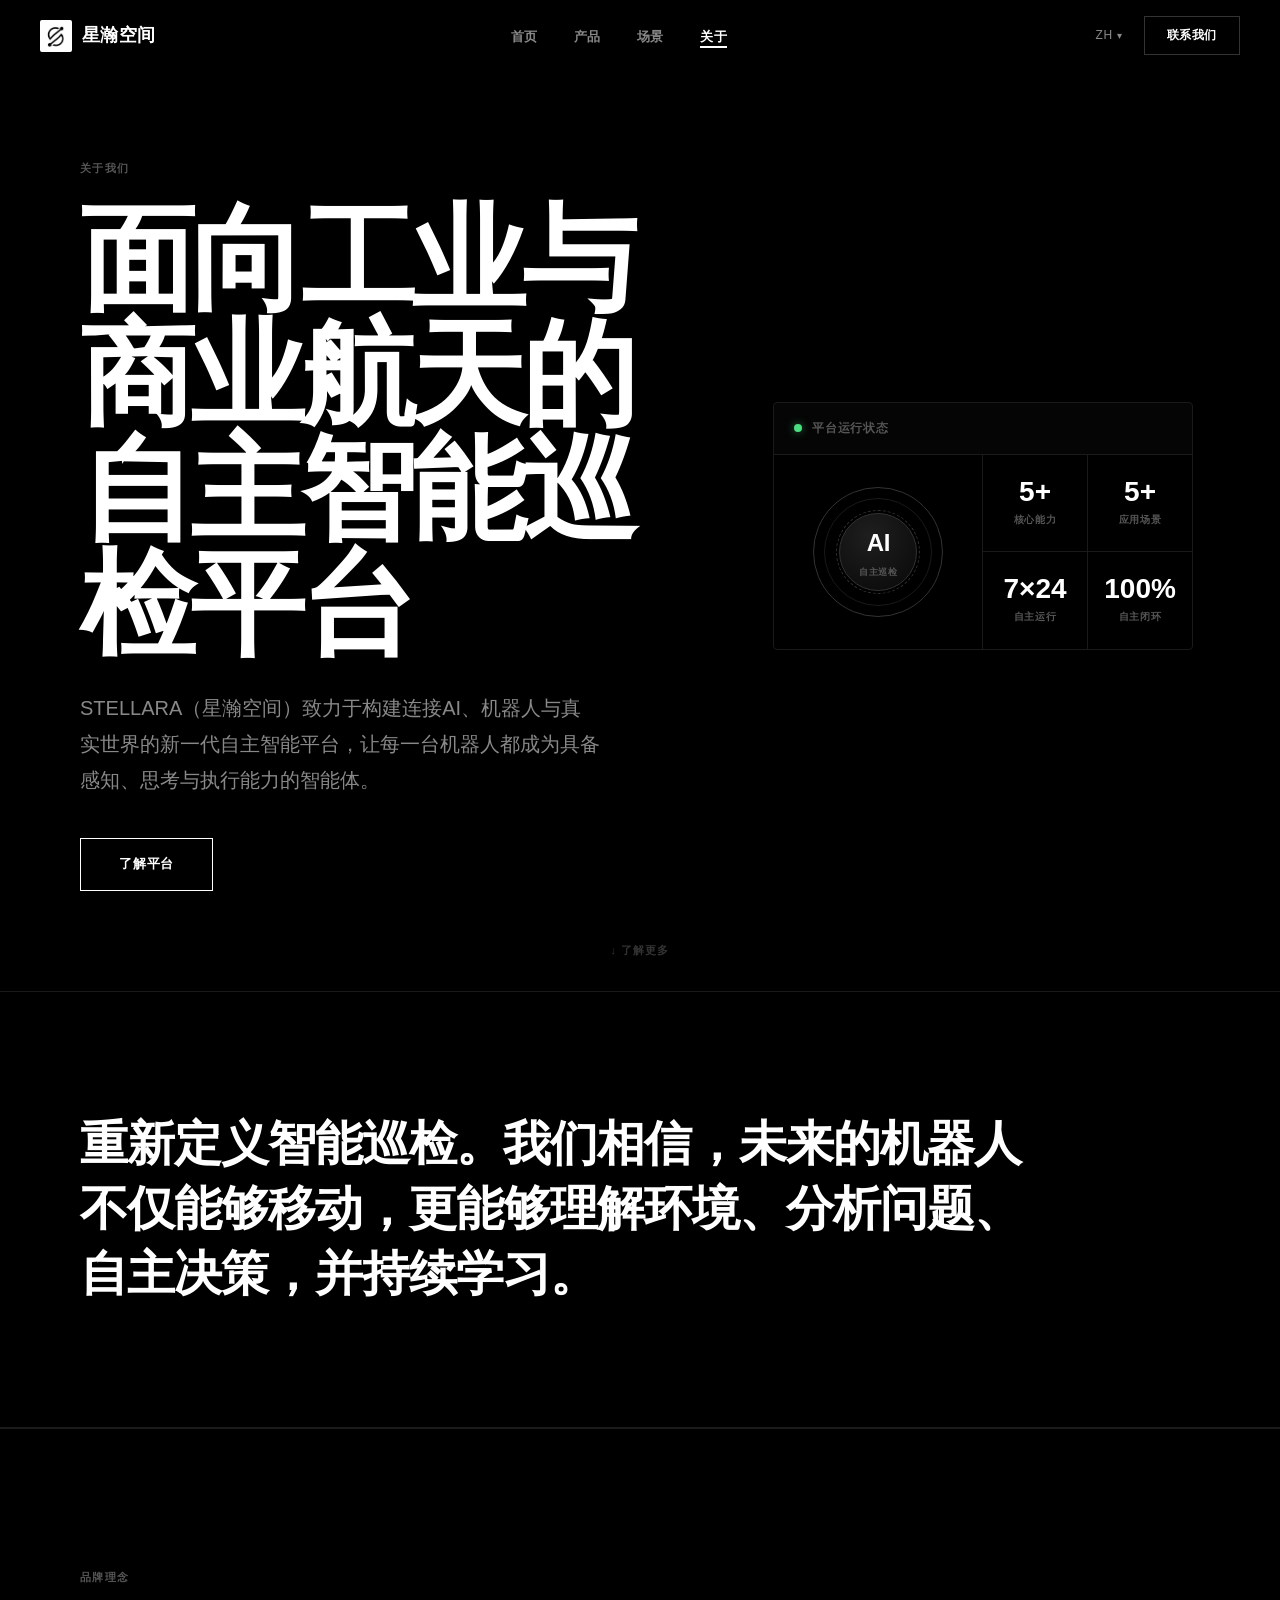
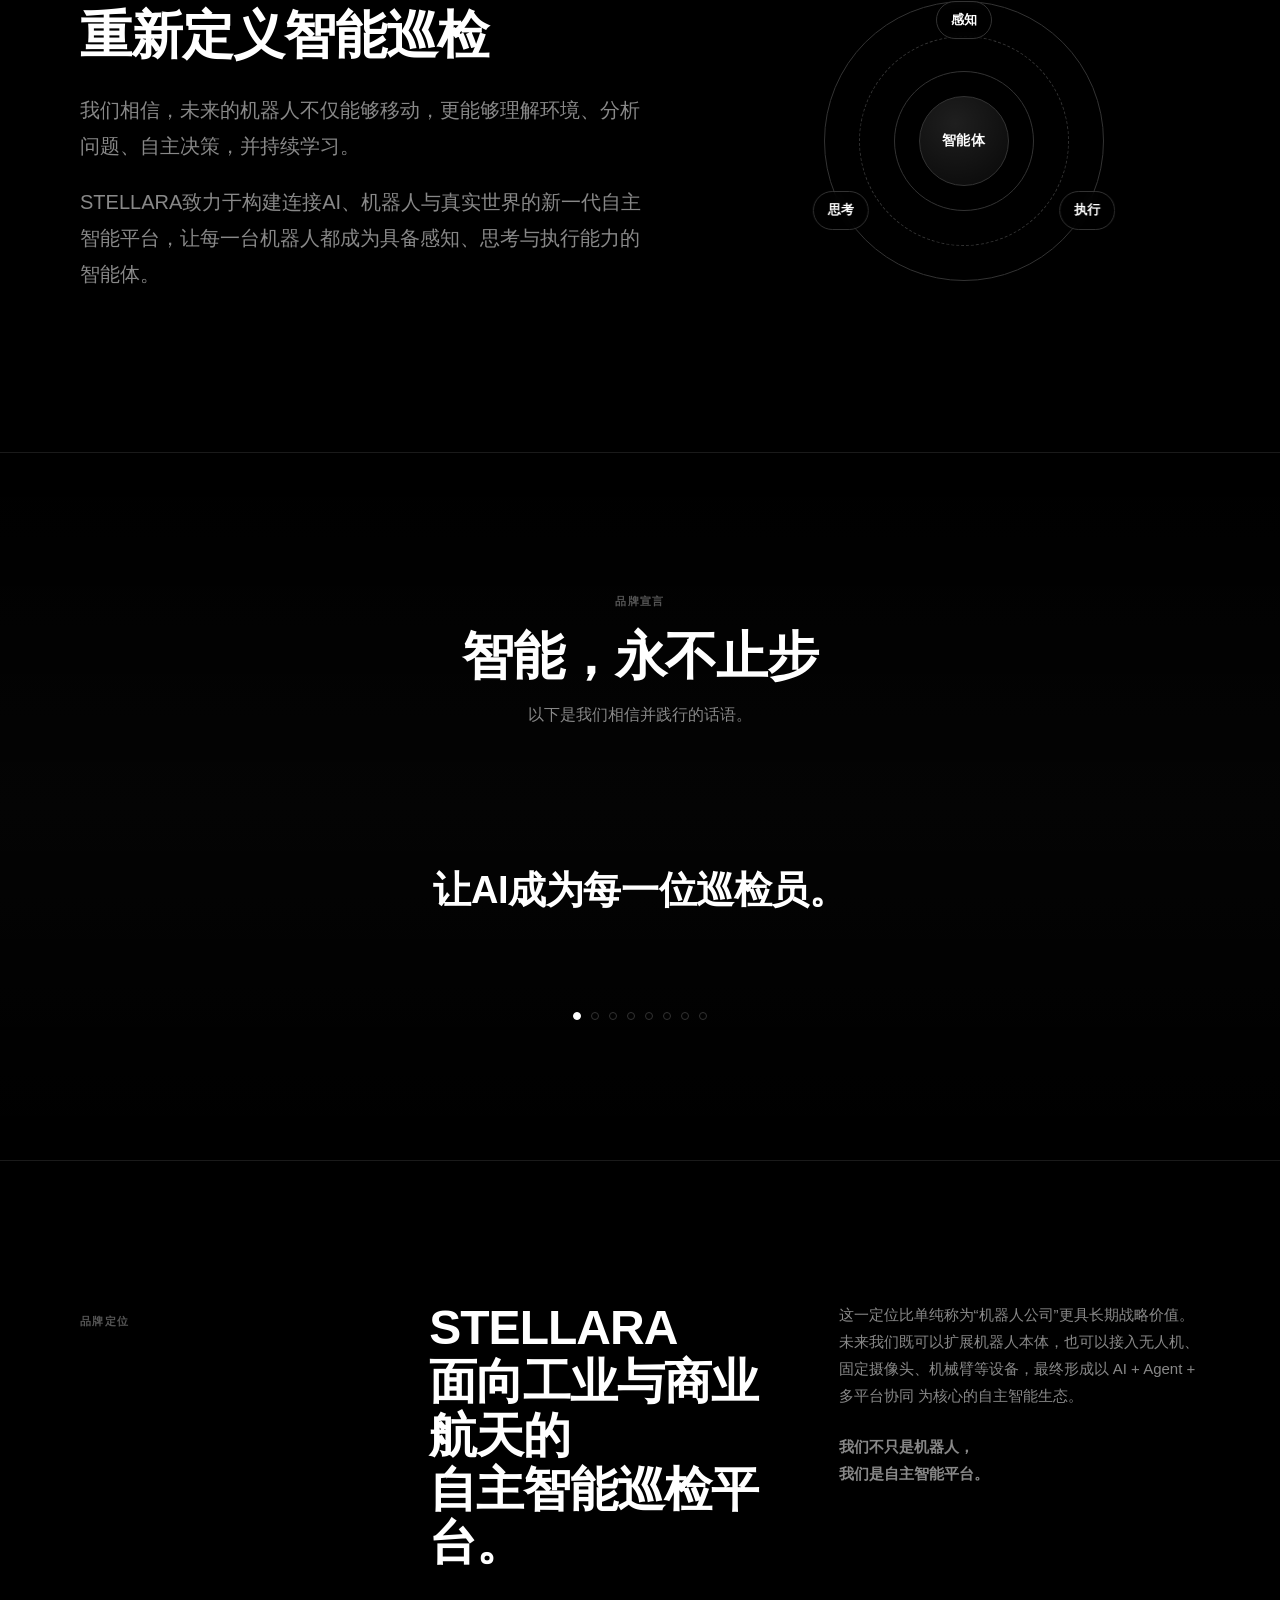
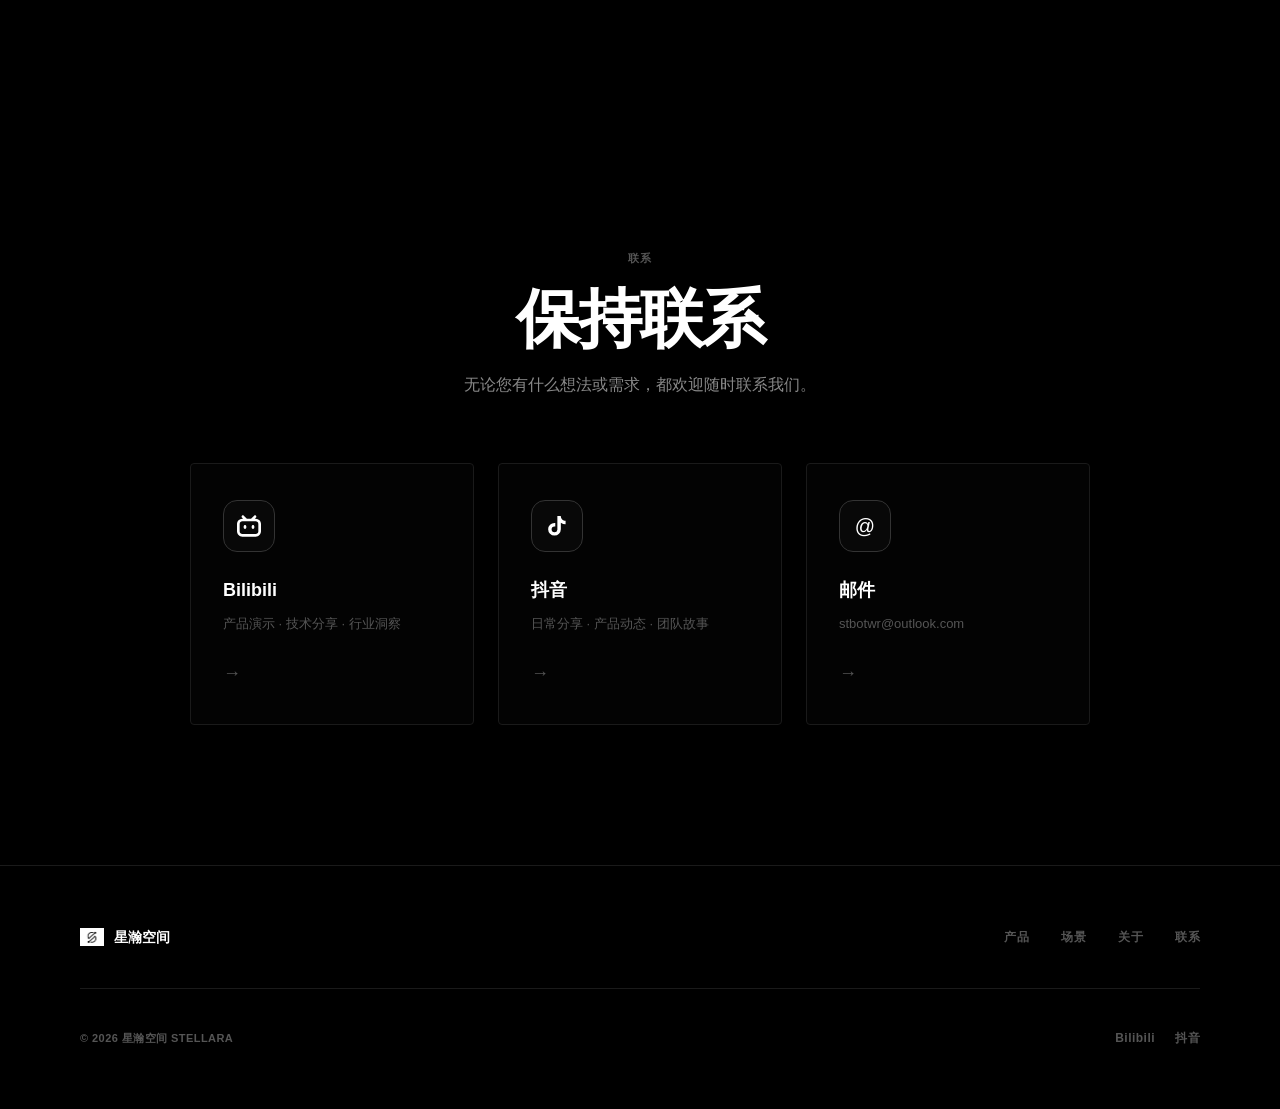
==== commit 7e3a0fee: "Redesign about page and add missing i18n keys" ====
--- a/about.html
+++ b/about.html
@@ -5,7 +5,7 @@
     <meta name="viewport" content="width=device-width, initial-scale=1.0">
     <meta name="description" content="关于星瀚空间 STELLARA — 面向工业与商业航天的自主智能巡检平台">
     <title data-i18n="page.about.title">关于 — 星瀚空间 STELLARA</title>
-    <link rel="stylesheet" href="css/spacex.css?v=2">
+    <link rel="stylesheet" href="css/spacex.css?v=5">
 </head>
 <body>
 
@@ -45,22 +45,41 @@
             <p class="about-v2-hero-lead" data-i18n="about.p1">STELLARA（星瀚空间）致力于构建连接AI、机器人与真实世界的新一代自主智能平台，让每一台机器人都成为具备感知、思考与执行能力的智能体。</p>
             <a href="#belief" class="btn btn--primary" data-i18n="hero.btn1">了解我们</a>
         </div>
-        <div class="about-v2-hero-stats fade-in">
-            <div class="about-v2-hero-stat">
-                <div class="about-v2-stat-num" data-final="5+">5+</div>
-                <div class="about-v2-hero-stat-label" data-i18n="about.stat1">核心能力</div>
-            </div>
-            <div class="about-v2-hero-stat">
-                <div class="about-v2-stat-num" data-final="5+">5+</div>
-                <div class="about-v2-hero-stat-label" data-i18n="about.stat2">应用场景</div>
-            </div>
-            <div class="about-v2-hero-stat">
-                <div class="about-v2-stat-num" data-final="7×24">7×24</div>
-                <div class="about-v2-hero-stat-label" data-i18n="about.stat3">自主运行</div>
-            </div>
-            <div class="about-v2-hero-stat">
-                <div class="about-v2-stat-num" data-final="100%">100%</div>
-                <div class="about-v2-hero-stat-label" data-i18n="about.v2.stat.team">自主闭环</div>
+        <div class="about-v2-hero-visual fade-in">
+            <div class="about-status-card">
+                <div class="about-status-header">
+                    <span class="about-status-dot live"></span>
+                    <span class="about-status-title" data-i18n="about.status.title">平台运行状态</span>
+                </div>
+                <div class="about-status-body">
+                    <div class="about-status-main">
+                        <div class="about-status-orb">
+                            <div class="about-status-orb-ring"></div>
+                            <div class="about-status-orb-core">
+                                <span class="about-status-orb-value">AI</span>
+                                <span class="about-status-orb-label" data-i18n="about.status.orb">自主巡检</span>
+                            </div>
+                        </div>
+                    </div>
+                    <div class="about-status-metrics">
+                        <div class="about-status-metric">
+                            <span class="about-status-metric-value">5+</span>
+                            <span class="about-status-metric-label" data-i18n="about.stat1">核心能力</span>
+                        </div>
+                        <div class="about-status-metric">
+                            <span class="about-status-metric-value">5+</span>
+                            <span class="about-status-metric-label" data-i18n="about.stat2">应用场景</span>
+                        </div>
+                        <div class="about-status-metric">
+                            <span class="about-status-metric-value">7×24</span>
+                            <span class="about-status-metric-label" data-i18n="about.stat3">自主运行</span>
+                        </div>
+                        <div class="about-status-metric">
+                            <span class="about-status-metric-value">100%</span>
+                            <span class="about-status-metric-label" data-i18n="about.v2.stat.team">自主闭环</span>
+                        </div>
+                    </div>
+                </div>
             </div>
         </div>
     </div>
@@ -75,11 +94,26 @@
 
 <section class="section belief-section" id="belief">
     <div class="container">
-        <div class="belief-content fade-in">
-            <span class="section-label" data-i18n="belief.section">品牌理念</span>
-            <h2 data-i18n="belief.heading">重新定义智能巡检</h2>
-            <p data-i18n="belief.p1">我们相信，未来的机器人不仅能够移动，更能够理解环境、分析问题、自主决策，并持续学习。</p>
-            <p data-i18n="belief.p2">STELLARA致力于构建连接AI、机器人与真实世界的新一代自主智能平台，让每一台机器人都成为具备感知、思考与执行能力的智能体。</p>
+        <div class="belief-grid fade-in">
+            <div class="belief-content">
+                <span class="section-label" data-i18n="belief.section">品牌理念</span>
+                <h2 data-i18n="belief.heading">重新定义智能巡检</h2>
+                <p data-i18n="belief.p1">我们相信，未来的机器人不仅能够移动，更能够理解环境、分析问题、自主决策，并持续学习。</p>
+                <p data-i18n="belief.p2">STELLARA致力于构建连接AI、机器人与真实世界的新一代自主智能平台，让每一台机器人都成为具备感知、思考与执行能力的智能体。</p>
+            </div>
+            <div class="belief-visual">
+                <div class="belief-cycle">
+                    <div class="belief-cycle-ring"></div>
+                    <div class="belief-cycle-ring"></div>
+                    <div class="belief-cycle-ring"></div>
+                    <div class="belief-cycle-center">
+                        <span class="belief-cycle-core" data-i18n="belief.core">智能体</span>
+                    </div>
+                    <div class="belief-cycle-node" data-i18n="belief.node1">感知</div>
+                    <div class="belief-cycle-node" data-i18n="belief.node2">思考</div>
+                    <div class="belief-cycle-node" data-i18n="belief.node3">执行</div>
+                </div>
+            </div>
         </div>
     </div>
 </section>
@@ -132,39 +166,32 @@
 <section class="about-v2-connect" id="contact">
     <div class="container">
         <div class="about-v2-connect-head fade-in">
+            <span class="section-label" data-i18n="about.v2.connect.label">联系</span>
             <h2 data-i18n="about.v2.connect.heading">保持联系</h2>
             <p data-i18n="about.v2.connect.desc">无论您有什么想法或需求，都欢迎随时联系我们。</p>
         </div>
-        <div class="about-v2-connect-grid fade-in">
-            <a href="https://space.bilibili.com/3546841601804438" target="_blank" rel="noopener noreferrer" class="about-v2-connect-card">
-                <div class="about-v2-connect-card-left">
-                    <div class="about-v2-connect-icon">
-                        <svg width="20" height="20" viewBox="0 0 24 24" fill="currentColor"><path d="M17.813 4.653h.854c1.51.054 2.769.578 3.773 1.574 1.004.995 1.524 2.249 1.56 3.76v7.36c-.036 1.51-.556 2.769-1.56 3.773s-2.262 1.524-3.773 1.56H5.333c-1.51-.036-2.769-.556-3.773-1.56S.036 18.858 0 17.347v-7.36c.036-1.511.556-2.765 1.56-3.76 1.004-.996 2.262-1.52 3.773-1.574h.774l-1.174-1.12a1.234 1.234 0 0 1-.373-.906c0-.356.124-.658.373-.907l.027-.027c.267-.249.573-.373.92-.373.347 0 .653.124.92.373L9.653 4.44c.071.071.134.142.187.213h4.267a.836.836 0 0 1 .16-.213l2.853-2.747c.267-.249.573-.373.92-.373.347 0 .662.151.929.4.267.249.391.551.391.907 0 .355-.124.657-.373.906zM5.333 7.24c-.746.018-1.373.276-1.88.773-.506.498-.769 1.13-.786 1.894v7.52c.017.764.28 1.395.786 1.893.507.498 1.134.756 1.88.773h13.334c.746-.017 1.373-.275 1.88-.773.506-.498.769-1.129.786-1.893v-7.52c-.017-.765-.28-1.396-.786-1.894-.507-.497-1.134-.755-1.88-.773zM8 11.107c.373 0 .684.124.933.373.25.249.383.569.4.96v1.173c-.017.391-.15.711-.4.96-.249.25-.56.374-.933.374s-.684-.125-.933-.374c-.25-.249-.383-.569-.4-.96V12.44c.017-.391.15-.711.4-.96.249-.249.56-.373.933-.373zm8 0c.373 0 .684.124.933.373.25.249.383.569.4.96v1.173c-.017.391-.15.711-.4.96-.249.25-.56.374-.933.374s-.684-.125-.933-.374c-.25-.249-.383-.569-.4-.96V12.44c.017-.391.15-.711.4-.96.249-.249.56-.373.933-.373z"/></svg>
-                    </div>
-                    <div>
-                        <h4>Bilibili</h4>
-                        <p data-i18n="about.social.bili.desc">产品演示 · 技术分享 · 行业洞察</p>
-                    </div>
-                </div>
-                <span class="about-v2-connect-arrow">&rarr;</span>
-            </a>
-            <a href="https://www.douyin.com/user/self?from_tab_name=main" target="_blank" rel="noopener noreferrer" class="about-v2-connect-card">
-                <div class="about-v2-connect-card-left">
-                    <div class="about-v2-connect-icon">
-                        <svg width="20" height="20" viewBox="0 0 24 24" fill="currentColor"><path d="M19.59 6.69a4.83 4.83 0 0 1-3.77-4.25V2h-3.45v13.67a2.89 2.89 0 0 1-2.88 2.5 2.89 2.89 0 0 1-2.89-2.89 2.89 2.89 0 0 1 2.89-2.89c.28 0 .54.04.79.1v-3.5a6.37 6.37 0 0 0-.79-.05A6.34 6.34 0 0 0 3.15 15.2a6.34 6.34 0 0 0 6.34 6.34 6.34 6.34 0 0 0 6.34-6.34V8.73a8.19 8.19 0 0 0 4.76 1.52v-3.4a4.85 4.85 0 0 1-1-.16z"/></svg>
-                    </div>
-                    <div>
-                        <h4>抖音</h4>
-                        <p data-i18n="about.social.douyin.desc">日常分享 · 产品动态 · 团队故事</p>
-                    </div>
-                </div>
-                <span class="about-v2-connect-arrow">&rarr;</span>
-            </a>
-        </div>
-        <div class="about-v2-connect-email fade-in">
-            <a href="mailto:stbotwr@outlook.com">
-                stbotwr@outlook.com
-                <span>&rarr;</span>
+        <div class="connect-grid fade-in">
+            <a href="https://space.bilibili.com/3546841601804438" target="_blank" rel="noopener noreferrer" class="connect-card">
+                <div class="connect-icon">
+                    <svg width="24" height="24" viewBox="0 0 24 24" fill="currentColor"><path d="M17.813 4.653h.854c1.51.054 2.769.578 3.773 1.574 1.004.995 1.524 2.249 1.56 3.76v7.36c-.036 1.51-.556 2.769-1.56 3.773s-2.262 1.524-3.773 1.56H5.333c-1.51-.036-2.769-.556-3.773-1.56S.036 18.858 0 17.347v-7.36c.036-1.511.556-2.765 1.56-3.76 1.004-.996 2.262-1.52 3.773-1.574h.774l-1.174-1.12a1.234 1.234 0 0 1-.373-.906c0-.356.124-.658.373-.907l.027-.027c.267-.249.573-.373.92-.373.347 0 .653.124.92.373L9.653 4.44c.071.071.134.142.187.213h4.267a.836.836 0 0 1 .16-.213l2.853-2.747c.267-.249.573-.373.92-.373.347 0 .662.151.929.4.267.249.391.551.391.907 0 .355-.124.657-.373.906zM5.333 7.24c-.746.018-1.373.276-1.88.773-.506.498-.769 1.13-.786 1.894v7.52c.017.764.28 1.395.786 1.893.507.498 1.134.756 1.88.773h13.334c.746-.017 1.373-.275 1.88-.773.506-.498.769-1.129.786-1.893v-7.52c-.017-.765-.28-1.396-.786-1.894-.507-.497-1.134-.755-1.88-.773zM8 11.107c.373 0 .684.124.933.373.25.249.383.569.4.96v1.173c-.017.391-.15.711-.4.96-.249.25-.56.374-.933.374s-.684-.125-.933-.374c-.25-.249-.383-.569-.4-.96V12.44c.017-.391.15-.711.4-.96.249-.249.56-.373.933-.373zm8 0c.373 0 .684.124.933.373.25.249.383.569.4.96v1.173c-.017.391-.15.711-.4.96-.249.25-.56.374-.933.374s-.684-.125-.933-.374c-.25-.249-.383-.569-.4-.96V12.44c.017-.391.15-.711.4-.96.249-.249.56-.373.933-.373z"/></svg>
+                </div>
+                <h4>Bilibili</h4>
+                <p data-i18n="about.social.bili.desc">产品演示 · 技术分享 · 行业洞察</p>
+                <span class="connect-arrow">&rarr;</span>
+            </a>
+            <a href="https://www.douyin.com/user/self?from_tab_name=main" target="_blank" rel="noopener noreferrer" class="connect-card">
+                <div class="connect-icon">
+                    <svg width="24" height="24" viewBox="0 0 24 24" fill="currentColor"><path d="M19.59 6.69a4.83 4.83 0 0 1-3.77-4.25V2h-3.45v13.67a2.89 2.89 0 0 1-2.88 2.5 2.89 2.89 0 0 1-2.89-2.89 2.89 2.89 0 0 1 2.89-2.89c.28 0 .54.04.79.1v-3.5a6.37 6.37 0 0 0-.79-.05A6.34 6.34 0 0 0 3.15 15.2a6.34 6.34 0 0 0 6.34 6.34 6.34 6.34 0 0 0 6.34-6.34V8.73a8.19 8.19 0 0 0 4.76 1.52v-3.4a4.85 4.85 0 0 1-1-.16z"/></svg>
+                </div>
+                <h4>抖音</h4>
+                <p data-i18n="about.social.douyin.desc">日常分享 · 产品动态 · 团队故事</p>
+                <span class="connect-arrow">&rarr;</span>
+            </a>
+            <a href="mailto:stbotwr@outlook.com" class="connect-card">
+                <div class="connect-icon">@</div>
+                <h4 data-i18n="about.v2.connect.email">邮件</h4>
+                <p data-i18n="about.v2.connect.email.desc">stbotwr@outlook.com</p>
+                <span class="connect-arrow">&rarr;</span>
             </a>
         </div>
     </div>
@@ -197,8 +224,8 @@
 <div class="back-to-top">&uarr;</div>
 
 <script src="js/config.js"></script>
-<script src="js/i18n.js?v=4"></script>
-<script src="js/spacex.js?v=2"></script>
+<script src="js/i18n.js?v=6"></script>
+<script src="js/spacex.js?v=5"></script>
 <script>
 (function(){
     function initTaglineCarousel(){
--- a/css/spacex.css
+++ b/css/spacex.css
@@ -220,10 +220,23 @@
 
 /* ---- Belief Section ---- */
 .belief-section{border-top:1px solid var(--border)}
-.belief-content{max-width:800px}
+.belief-grid{display:grid;grid-template-columns:1.2fr 1fr;gap:80px;align-items:center}
+.belief-content{max-width:640px}
 .belief-content .section-label{margin-bottom:20px}
 .belief-content h2{margin-bottom:28px}
 .belief-content p{font-size:clamp(16px,2vw,20px);color:var(--text-secondary);line-height:1.8;margin-bottom:20px}
+.belief-visual{display:flex;align-items:center;justify-content:center;padding:20px}
+.belief-cycle{position:relative;width:280px;height:280px}
+.belief-cycle-ring{position:absolute;left:50%;top:50%;transform:translate(-50%,-50%);border:1px solid var(--border-hover);border-radius:50%}
+.belief-cycle-ring:nth-child(1){width:280px;height:280px}
+.belief-cycle-ring:nth-child(2){width:210px;height:210px;border-style:dashed}
+.belief-cycle-ring:nth-child(3){width:140px;height:140px}
+.belief-cycle-center{position:absolute;left:50%;top:50%;transform:translate(-50%,-50%);width:90px;height:90px;border-radius:50%;border:1px solid var(--border-hover);background:radial-gradient(circle at 40% 30%,rgba(255,255,255,0.12) 0%,rgba(255,255,255,0.03) 100%);display:flex;align-items:center;justify-content:center}
+.belief-cycle-core{font-size:14px;font-weight:700;color:var(--text);letter-spacing:0.04em}
+.belief-cycle-node{position:absolute;font-size:13px;font-weight:600;color:var(--text);padding:8px 14px;border:1px solid var(--border-hover);border-radius:100px;background:rgba(0,0,0,0.5);backdrop-filter:blur(4px);-webkit-backdrop-filter:blur(4px)}
+.belief-cycle-node:nth-of-type(5){top:0;left:50%;transform:translateX(-50%)}
+.belief-cycle-node:nth-of-type(6){bottom:18%;left:0;transform:translateX(-20%)}
+.belief-cycle-node:nth-of-type(7){bottom:18%;right:0;transform:translateX(20%)}
 
 /* ---- Tagline Carousel ---- */
 .tagline-section{border-top:1px solid var(--border);background:linear-gradient(180deg,transparent 0%,rgba(255,255,255,0.015) 50%,transparent 100%)}
@@ -237,16 +250,21 @@
 
 /* ---- Architecture Diagram ---- */
 .architecture-section{border-top:1px solid var(--border)}
-.architecture-diagram{display:flex;flex-direction:column;align-items:center;gap:0;max-width:600px;margin:0 auto;padding:48px 32px;border:1px solid var(--border);background:rgba(255,255,255,0.01)}
+.architecture-diagram{display:flex;flex-direction:column;align-items:center;gap:0;padding:48px;background:rgba(255,255,255,0.01);border:1px solid var(--border);border-radius:2px;overflow:hidden}
 .arch-layer{width:100%;display:flex;justify-content:center}
-.arch-layer--devices{display:grid;grid-template-columns:repeat(5,1fr);gap:12px}
-.arch-node{padding:14px 32px;border:1px solid var(--border-hover);font-size:14px;font-weight:600;color:var(--text);letter-spacing:0.04em;min-width:180px;text-align:center;transition:border-color 0.3s ease,background 0.3s ease,transform 0.3s var(--ease-out-expo)}
+.arch-layer--devices{display:grid;grid-template-columns:repeat(5,1fr);gap:12px;width:100%}
+.arch-node{padding:14px 32px;border:1px solid var(--border-hover);font-size:14px;font-weight:600;color:var(--text);letter-spacing:0.04em;min-width:180px;text-align:center;transition:border-color 0.4s ease,background 0.4s ease,transform 0.4s var(--ease-out-expo),box-shadow 0.4s ease}
 .arch-node:hover{border-color:var(--text);background:rgba(255,255,255,0.03);transform:translateY(-2px)}
+.arch-node.active{border-color:var(--text);background:rgba(255,255,255,0.06);box-shadow:0 0 30px rgba(255,255,255,0.08);transform:translateY(-2px)}
 .arch-node--ai{border-color:var(--text);background:rgba(255,255,255,0.05)}
-.arch-device{padding:10px 8px;border:1px solid var(--border);font-size:11px;color:var(--text-secondary);text-align:center;transition:border-color 0.3s ease,color 0.3s ease}
+.arch-device{padding:10px 8px;border:1px solid var(--border);font-size:11px;color:var(--text-secondary);text-align:center;transition:border-color 0.4s ease,color 0.4s ease,background 0.4s ease,transform 0.4s var(--ease-out-expo)}
+.arch-device.active{border-color:var(--border-hover);color:var(--text);background:rgba(255,255,255,0.03);transform:translateY(-2px)}
 .arch-device:hover{border-color:var(--border-hover);color:var(--text)}
-.arch-connector{width:1px;height:28px;background:linear-gradient(to bottom,var(--border-hover),var(--border));position:relative}
+.arch-connector{width:1px;height:36px;background:linear-gradient(to bottom,var(--border-hover),var(--border));position:relative;overflow:hidden}
 .arch-connector::after{content:'';position:absolute;bottom:0;left:-2px;width:5px;height:5px;border-right:1px solid var(--border-hover);border-bottom:1px solid var(--border-hover);transform:rotate(45deg)}
+.arch-connector::before{content:'';position:absolute;top:-50%;left:0;width:100%;height:100%;background:linear-gradient(to bottom,transparent,rgba(255,255,255,0.4),transparent);animation:arch-flow 2s ease-in-out infinite;opacity:0}
+.architecture-diagram:hover .arch-connector::before{opacity:1}
+@keyframes arch-flow{0%{transform:translateY(-100%)}100%{transform:translateY(200%)}}
 
 /* ---- Product Grid ---- */
 .product-grid{display:grid;grid-template-columns:1fr 1fr;gap:24px}
@@ -292,9 +310,57 @@
 .service-row-arrow{color:var(--text-muted);transition:color 0.3s ease,transform 0.3s var(--ease-out-expo)}
 .service-row:hover .service-row-arrow{color:var(--text);transform:translateX(8px)}
 
+/* ---- Product Hero ---- */
+.product-hero{min-height:90vh;display:flex;align-items:center;position:relative;overflow:hidden;padding:140px 0 100px;border-bottom:1px solid var(--border)}
+.product-hero-bg{position:absolute;inset:0;background:radial-gradient(circle at 70% 30%,rgba(255,255,255,0.04) 0%,transparent 50%),radial-gradient(circle at 30% 80%,rgba(255,255,255,0.02) 0%,transparent 40%);pointer-events:none}
+.product-hero-inner{display:grid;grid-template-columns:1.2fr 1fr;gap:80px;align-items:center;position:relative;z-index:1}
+.product-hero-content{max-width:640px}
+.product-hero-label{display:inline-block;font-size:11px;font-weight:700;color:var(--text-muted);letter-spacing:0.15em;text-transform:uppercase;margin-bottom:24px;padding:8px 20px;border:1px solid var(--border);transition:border-color 0.3s ease,color 0.3s ease}
+.product-hero-label:hover{border-color:var(--text);color:var(--text)}
+.product-hero h1{font-size:clamp(42px,6vw,72px);font-weight:800;letter-spacing:-0.03em;line-height:1.05;margin-bottom:20px}
+.product-hero-lead{font-size:clamp(18px,2.5vw,28px);color:var(--text);font-weight:600;letter-spacing:-0.01em;margin-bottom:20px;line-height:1.4}
+.product-hero-desc{font-size:15px;color:var(--text-secondary);line-height:1.8;margin-bottom:36px;font-weight:500}
+.product-hero-actions{display:flex;gap:16px;flex-wrap:wrap}
+.product-hero-visual{display:flex;justify-content:center;align-items:center;padding:20px}
+.hero-metrics-cluster{position:relative;display:grid;grid-template-columns:1fr 1fr;gap:28px;align-items:center;width:100%;max-width:460px}
+.hero-metrics-orb{position:relative;width:180px;height:180px;display:flex;align-items:center;justify-content:center;justify-self:end}
+.hero-metrics-orb-ring{position:absolute;inset:0;border-radius:50%;border:1px solid var(--border-hover);animation:orb-pulse 4s ease-in-out infinite}
+.hero-metrics-orb-ring::before{content:'';position:absolute;inset:12px;border-radius:50%;border:1px solid var(--border);animation:orb-pulse 4s ease-in-out infinite 1s}
+.hero-metrics-orb-ring::after{content:'';position:absolute;inset:24px;border-radius:50%;border:1px dashed var(--border-hover);animation:orb-rotate 20s linear infinite}
+@keyframes orb-pulse{0%,100%{transform:scale(1);opacity:1}50%{transform:scale(1.05);opacity:0.7}}
+@keyframes orb-rotate{0%{transform:rotate(0deg)}100%{transform:rotate(360deg)}}
+.hero-metrics-orb-core{position:relative;width:110px;height:110px;border-radius:50%;background:radial-gradient(circle at 40% 30%,rgba(255,255,255,0.12) 0%,rgba(255,255,255,0.03) 100%);border:1px solid var(--border-hover);display:flex;flex-direction:column;align-items:center;justify-content:center;gap:4px;backdrop-filter:blur(4px);-webkit-backdrop-filter:blur(4px)}
+.hero-metrics-orb-value{font-size:32px;font-weight:800;color:var(--text);letter-spacing:-0.02em}
+.hero-metrics-orb-label{font-size:10px;color:var(--text-muted);letter-spacing:0.08em;text-transform:uppercase;font-weight:600}
+.hero-metrics-cards{display:flex;flex-direction:column;gap:14px}
+.hero-metric-card{display:flex;align-items:center;gap:16px;padding:18px 20px;border:1px solid var(--border);border-radius:4px;background:rgba(255,255,255,0.02);transition:border-color 0.35s ease,background 0.35s ease,transform 0.4s var(--ease-out-expo)}
+.hero-metric-card:hover{border-color:var(--border-hover);background:rgba(255,255,255,0.04);transform:translateX(6px)}
+.hero-metric-icon{width:40px;height:40px;display:flex;align-items:center;justify-content:center;border:1px solid var(--border-hover);border-radius:50%;font-size:16px;color:var(--text);background:rgba(255,255,255,0.03);transition:border-color 0.3s ease,background 0.3s ease,transform 0.4s var(--ease-out-expo)}
+.hero-metric-card:hover .hero-metric-icon{border-color:var(--text);background:rgba(255,255,255,0.06);transform:scale(1.1)}
+.hero-metric-data{display:flex;flex-direction:column;gap:3px}
+.hero-metric-value{font-size:clamp(22px,2.5vw,30px);font-weight:800;color:var(--text);line-height:1;letter-spacing:-0.02em}
+.hero-metric-label{font-size:12px;color:var(--text-secondary);font-weight:500}
+
+/* ---- Product Intro ---- */
+.product-intro{padding:140px 0;border-bottom:1px solid var(--border)}
+.product-intro-grid{display:grid;grid-template-columns:0.8fr 1.4fr 1.4fr;gap:48px;align-items:start}
+.product-intro-label{font-size:11px;color:var(--text-muted);letter-spacing:0.12em;text-transform:uppercase;font-weight:700;padding-top:12px}
+.product-intro-grid h2{font-size:clamp(28px,4.5vw,48px);font-weight:700;letter-spacing:-0.02em;line-height:1.12}
+.product-intro-body p{font-size:15px;color:var(--text-secondary);line-height:1.8;margin-bottom:24px;font-weight:500}
+.product-intro-highlight{font-size:clamp(18px,2.2vw,24px);color:var(--text);font-weight:600;line-height:1.5}
+
+/* ---- Capabilities Header ---- */
+.capabilities-header-section{padding-bottom:0}
+
+/* ---- Terminal Animation ---- */
+.terminal-line{opacity:0;transform:translateY(12px);transition:opacity 0.5s var(--ease-out-expo),transform 0.5s var(--ease-out-expo)}
+.terminal-line.visible{opacity:1;transform:translateY(0)}
+
 /* ---- Product Section ---- */
 .product-section{padding:140px 0;border-top:1px solid var(--border)}
 .product-section.alt{background:linear-gradient(180deg,rgba(255,255,255,0.015) 0%,transparent 100%)}
+.product-section.alt .detail-grid{direction:rtl}
+.product-section.alt .detail-info,.product-section.alt .detail-visual{direction:ltr}
 .product-cta{border-top:1px solid var(--border)}
 .product-badge{display:inline-flex;align-items:center;gap:6px;padding:6px 12px;border:1px solid var(--border-hover);border-radius:100px;font-size:11px;font-weight:600;color:var(--text-secondary);letter-spacing:0.04em;margin-bottom:20px;transition:border-color 0.3s ease,color 0.3s ease}
 .product-badge::before{content:'';width:6px;height:6px;border-radius:50%;background:var(--text)}
@@ -313,20 +379,96 @@
 .detail-feature-text strong{display:block;font-size:14px;color:var(--text);margin-bottom:4px;font-weight:700}
 .detail-feature-text span{font-size:13px;color:var(--text-muted);line-height:1.6;font-weight:500}
 
-/* Terminal style visual */
-.detail-visual{position:relative;padding:40px;border:1px solid var(--border);font-family:'SF Mono','Cascadia Code','Consolas',monospace;font-size:13px;line-height:1.8;color:var(--text-secondary);transition:border-color 0.4s ease,transform 0.5s var(--ease-out-expo);background:rgba(0,0,0,0.4);overflow:hidden}
-.detail-visual:hover{border-color:var(--border-hover);transform:translateY(-4px)}
-.detail-visual::before{content:'';position:absolute;top:0;left:0;right:0;height:1px;background:linear-gradient(90deg,transparent,rgba(255,255,255,0.3),transparent);opacity:0.5}
-.terminal-header{display:flex;align-items:center;gap:8px;margin-bottom:24px;padding-bottom:16px;border-bottom:1px solid var(--border)}
-.terminal-dot{width:10px;height:10px;border-radius:50%;border:1px solid var(--border-hover)}
-.terminal-dot:nth-child(1){background:rgba(255,90,90,0.8)}
-.terminal-dot:nth-child(2){background:rgba(255,190,60,0.8)}
-.terminal-dot:nth-child(3){background:rgba(50,200,80,0.8)}
-.terminal-title{font-size:11px;color:var(--text-muted);margin-left:auto;letter-spacing:0.04em}
-.detail-visual .prompt{color:var(--text-muted)}
-.detail-visual .output{color:var(--text);padding:12px 0;border-top:1px solid var(--border);border-bottom:1px solid var(--border);margin:12px 0;font-weight:500}
-.detail-visual .cursor{animation:blink 1s step-end infinite}
-@keyframes blink{50%{opacity:0}}
+.detail-visual{position:relative;display:flex;align-items:stretch;transition:transform 0.5s var(--ease-out-expo)}
+.detail-visual:hover{transform:translateY(-4px)}
+
+/* ---- Dashboard Mockup (replaces terminal) ---- */
+.dashboard-mockup{position:relative;padding:0;border:1px solid var(--border);border-radius:4px;background:rgba(0,0,0,0.5);overflow:hidden;transition:border-color 0.4s ease,transform 0.5s var(--ease-out-expo),box-shadow 0.4s ease}
+.dashboard-mockup:hover{border-color:var(--border-hover);transform:translateY(-4px);box-shadow:0 20px 60px rgba(0,0,0,0.4)}
+.dashboard-header{display:flex;align-items:center;justify-content:space-between;padding:16px 20px;border-bottom:1px solid var(--border);background:rgba(255,255,255,0.02)}
+.dashboard-title{font-size:13px;font-weight:700;color:var(--text);letter-spacing:0.04em;display:flex;align-items:center;gap:10px}
+.dashboard-title::before{content:'';width:8px;height:8px;border-radius:50%;background:var(--text)}
+.dashboard-status{display:flex;align-items:center;gap:8px;font-size:11px;color:var(--text-secondary);font-weight:600}
+.status-dot{width:7px;height:7px;border-radius:50%;background:var(--text-secondary)}
+.status-dot.live{background:#4ade80;box-shadow:0 0 8px rgba(74,222,128,0.5);animation:pulse-live 2s ease-in-out infinite}
+.status-dot.warn{background:#fbbf24;box-shadow:0 0 8px rgba(251,191,36,0.4)}
+.status-dot.alert{background:#f87171;box-shadow:0 0 8px rgba(248,113,113,0.4)}
+@keyframes pulse-live{0%,100%{opacity:1}50%{opacity:0.5}}
+.dashboard-body{display:grid;grid-template-columns:1fr 160px;min-height:320px}
+.dashboard-main{position:relative;padding:20px;display:flex;flex-direction:column;gap:16px;border-right:1px solid var(--border)}
+.camera-view{position:relative;flex:1;background:linear-gradient(135deg,#111 0%,#1a1a1a 100%);border:1px solid var(--border);border-radius:2px;overflow:hidden;min-height:180px}
+.camera-view::before{content:'';position:absolute;inset:0;background-image:linear-gradient(rgba(255,255,255,0.03) 1px,transparent 1px),linear-gradient(90deg,rgba(255,255,255,0.03) 1px,transparent 1px);background-size:20px 20px;pointer-events:none}
+.camera-label{position:absolute;bottom:12px;left:12px;font-size:10px;color:var(--text-muted);padding:4px 8px;background:rgba(0,0,0,0.6);border:1px solid var(--border);border-radius:2px;letter-spacing:0.04em}
+.bbox{position:absolute;border:1.5px solid rgba(255,255,255,0.7);background:rgba(255,255,255,0.03);border-radius:2px;transition:all 0.4s var(--ease-out-expo)}
+.bbox::after{content:attr(data-label);position:absolute;top:-20px;left:0;font-size:9px;color:var(--bg);background:rgba(255,255,255,0.9);padding:2px 5px;border-radius:2px;font-weight:700;white-space:nowrap}
+.bbox-person{width:46px;height:80px;top:28%;left:22%}
+.bbox-equipment{width:90px;height:54px;top:46%;left:52%}
+.bbox-anomaly{width:64px;height:64px;top:18%;left:64%;border-color:#f87171;background:rgba(248,113,113,0.06)}
+.bbox-anomaly::after{background:#f87171;color:#fff}
+.dashboard-sidebar{display:flex;flex-direction:column;padding:16px;gap:14px;background:rgba(255,255,255,0.01)}
+.sidebar-title{font-size:10px;color:var(--text-muted);letter-spacing:0.08em;text-transform:uppercase;font-weight:700}
+.detection-list{display:flex;flex-direction:column;gap:8px}
+.detection-item{display:flex;align-items:center;justify-content:space-between;padding:8px 10px;border:1px solid var(--border);border-radius:2px;background:rgba(0,0,0,0.3);font-size:11px;transition:border-color 0.3s ease,background 0.3s ease}
+.detection-item:hover{border-color:var(--border-hover);background:rgba(255,255,255,0.03)}
+.detection-tag{color:var(--text);font-weight:600}
+.detection-confidence{color:var(--text-secondary);font-family:'SF Mono',monospace}
+.dashboard-alert{margin-top:auto;padding:12px;border:1px solid rgba(248,113,113,0.4);border-radius:2px;background:rgba(248,113,113,0.06)}
+.dashboard-alert.warn{border-color:rgba(251,191,36,0.4);background:rgba(251,191,36,0.06)}
+.dashboard-alert strong{display:block;font-size:11px;color:var(--text);margin-bottom:4px;font-weight:700}
+.dashboard-alert span{font-size:10px;color:var(--text-secondary);line-height:1.4;display:block}
+.dashboard-footer{display:flex;gap:16px;padding:12px 20px;border-top:1px solid var(--border);font-size:10px;color:var(--text-muted);background:rgba(255,255,255,0.01)}
+.dashboard-footer span{display:flex;align-items:center;gap:6px}
+.dashboard-footer strong{color:var(--text);font-weight:700}
+
+/* Agent dashboard */
+.agent-flow{display:flex;flex-direction:column;gap:12px;padding:16px}
+.agent-step{display:flex;align-items:flex-start;gap:14px;padding:14px;border:1px solid var(--border);border-radius:2px;background:rgba(255,255,255,0.01);transition:border-color 0.3s ease,background 0.3s ease,transform 0.3s var(--ease-out-expo)}
+.agent-step:hover{border-color:var(--border-hover);background:rgba(255,255,255,0.025);transform:translateX(4px)}
+.agent-step-num{width:24px;height:24px;display:flex;align-items:center;justify-content:center;border:1px solid var(--border-hover);border-radius:50%;font-size:11px;font-weight:700;color:var(--text);flex-shrink:0}
+.agent-step.active .agent-step-num{border-color:var(--text);background:var(--text);color:var(--bg)}
+.agent-step-text h5{font-size:12px;color:var(--text);margin-bottom:2px;font-weight:700}
+.agent-step-text p{font-size:11px;color:var(--text-muted);line-height:1.5}
+
+/* Fleet dashboard */
+.fleet-overview{display:grid;grid-template-columns:repeat(3,1fr);gap:12px;padding:16px}
+.fleet-stat{text-align:center;padding:14px 8px;border:1px solid var(--border);border-radius:2px;background:rgba(255,255,255,0.01);transition:border-color 0.3s ease,background 0.3s ease}
+.fleet-stat:hover{border-color:var(--border-hover);background:rgba(255,255,255,0.03)}
+.fleet-stat strong{display:block;font-size:22px;color:var(--text);font-weight:800;margin-bottom:4px}
+.fleet-stat span{font-size:10px;color:var(--text-muted);letter-spacing:0.04em}
+.fleet-map{position:relative;flex:1;margin:0 16px 16px;border:1px solid var(--border);border-radius:2px;background:rgba(0,0,0,0.3);overflow:hidden;min-height:160px}
+.fleet-map::before{content:'';position:absolute;inset:0;background-image:linear-gradient(rgba(255,255,255,0.03) 1px,transparent 1px),linear-gradient(90deg,rgba(255,255,255,0.03) 1px,transparent 1px);background-size:24px 24px}
+.fleet-robot{position:absolute;width:10px;height:10px;border-radius:50%;background:var(--text);box-shadow:0 0 8px rgba(255,255,255,0.4);transition:transform 0.4s var(--ease-out-expo)}
+.fleet-robot::after{content:attr(data-id);position:absolute;top:-16px;left:50%;transform:translateX(-50%);font-size:8px;color:var(--text-muted);white-space:nowrap}
+
+/* Twin dashboard */
+.twin-layout{display:grid;grid-template-columns:1fr 140px;gap:0;min-height:320px}
+.twin-view{position:relative;padding:20px;border-right:1px solid var(--border);display:flex;flex-direction:column;gap:16px}
+.twin-heatmap{position:relative;flex:1;border:1px solid var(--border);border-radius:2px;background:linear-gradient(135deg,#111 0%,#1a1a1a 100%);overflow:hidden;min-height:180px}
+.twin-heatmap::before{content:'';position:absolute;inset:0;background:radial-gradient(circle at 30% 40%,rgba(248,113,113,0.25) 0%,transparent 35%),radial-gradient(circle at 70% 70%,rgba(251,191,36,0.2) 0%,transparent 30%)}
+.twin-legend{display:flex;flex-direction:column;gap:12px;padding:16px}
+.heat-level{display:flex;align-items:center;gap:8px;font-size:11px;color:var(--text-secondary)}
+.heat-dot{width:10px;height:10px;border-radius:50%}
+.heat-dot.high{background:#f87171}
+.heat-dot.medium{background:#fbbf24}
+.heat-dot.low{background:#4ade80}
+
+/* Edge dashboard */
+.edge-nodes{display:grid;grid-template-columns:repeat(2,1fr);gap:12px;padding:16px}
+.edge-node{padding:14px;border:1px solid var(--border);border-radius:2px;background:rgba(255,255,255,0.01);transition:border-color 0.3s ease,background 0.3s ease}
+.edge-node:hover{border-color:var(--border-hover);background:rgba(255,255,255,0.03)}
+.edge-node-header{display:flex;align-items:center;justify-content:space-between;margin-bottom:10px}
+.edge-node-name{font-size:12px;color:var(--text);font-weight:700}
+.edge-node-status{font-size:9px;padding:2px 6px;border-radius:100px;border:1px solid var(--border);color:var(--text-secondary)}
+.edge-node-status.online{border-color:rgba(74,222,128,0.4);color:#4ade80}
+.edge-metric{display:flex;justify-content:space-between;font-size:10px;color:var(--text-muted);margin-bottom:4px}
+.edge-metric strong{color:var(--text)}
+.edge-progress{height:3px;background:var(--border);border-radius:2px;overflow:hidden}
+.edge-progress-bar{height:100%;background:var(--text);border-radius:2px;transition:width 1s var(--ease-out-expo)}
+
+/* Dashboard animation */
+.dashboard-mockup .dashboard-header,.dashboard-mockup .dashboard-body,.dashboard-mockup .dashboard-footer,.dashboard-mockup .agent-step,.dashboard-mockup .fleet-stat,.dashboard-mockup .edge-node,.dashboard-mockup .detection-item{opacity:0;transform:translateY(12px);transition:opacity 0.5s var(--ease-out-expo),transform 0.5s var(--ease-out-expo),border-color 0.3s ease,background 0.3s ease}
+.dashboard-mockup.visible .dashboard-header,.dashboard-mockup.visible .dashboard-footer{opacity:1;transform:translateY(0)}
+.dashboard-mockup.visible .dashboard-body{opacity:1;transform:translateY(0);transition-delay:0.1s}
 
 /* Device / card style visual */
 .device-frame{position:relative;border:1px solid var(--border-hover);border-radius:16px;padding:24px;background:rgba(255,255,255,0.02);box-shadow:0 20px 60px rgba(0,0,0,0.5)}
@@ -475,13 +617,29 @@
 .about-v2-hero-main .section-label{margin-bottom:24px}
 .about-v2-hero-main h1{font-size:clamp(56px,9vw,120px);font-weight:800;letter-spacing:-0.04em;line-height:1;margin-bottom:28px}
 .about-v2-hero-lead{font-size:clamp(15px,1.8vw,20px);color:var(--text-secondary);line-height:1.8;max-width:520px;margin-bottom:40px}
-.about-v2-hero-stats{display:grid;grid-template-columns:1fr 1fr;gap:0;border:1px solid var(--border)}
-.about-v2-hero-stat{padding:36px 28px;border-right:1px solid var(--border);border-bottom:1px solid var(--border);text-align:center;transition:background 0.4s ease}
-.about-v2-hero-stat:nth-child(2n){border-right:none}
-.about-v2-hero-stat:nth-child(n+3){border-bottom:none}
-.about-v2-hero-stat:hover{background:rgba(255,255,255,0.015)}
-.about-v2-hero-stat .about-v2-stat-num{font-size:clamp(32px,4vw,48px);font-weight:800;color:var(--text);line-height:1;margin-bottom:8px}
-.about-v2-hero-stat-label{font-size:11px;color:var(--text-muted);letter-spacing:0.08em;text-transform:uppercase;font-weight:600}
+.about-v2-hero-visual{display:flex;justify-content:center;align-items:center}
+.about-status-card{width:100%;max-width:420px;border:1px solid var(--border);border-radius:4px;background:rgba(0,0,0,0.4);overflow:hidden;transition:border-color 0.4s ease,transform 0.5s var(--ease-out-expo),box-shadow 0.4s ease}
+.about-status-card:hover{border-color:var(--border-hover);transform:translateY(-4px);box-shadow:0 20px 60px rgba(0,0,0,0.4)}
+.about-status-header{display:flex;align-items:center;gap:10px;padding:16px 20px;border-bottom:1px solid var(--border);background:rgba(255,255,255,0.02)}
+.about-status-dot{width:8px;height:8px;border-radius:50%;background:var(--text-secondary)}
+.about-status-dot.live{background:#4ade80;box-shadow:0 0 8px rgba(74,222,128,0.5);animation:pulse-live 2s ease-in-out infinite}
+.about-status-title{font-size:12px;color:var(--text-muted);letter-spacing:0.06em;font-weight:700}
+.about-status-body{display:grid;grid-template-columns:1fr 1fr;gap:0}
+.about-status-main{display:flex;align-items:center;justify-content:center;padding:32px;border-right:1px solid var(--border)}
+.about-status-orb{position:relative;width:130px;height:130px;display:flex;align-items:center;justify-content:center}
+.about-status-orb-ring{position:absolute;inset:0;border-radius:50%;border:1px solid var(--border-hover);animation:orb-pulse 4s ease-in-out infinite}
+.about-status-orb-ring::before{content:'';position:absolute;inset:10px;border-radius:50%;border:1px solid var(--border);animation:orb-pulse 4s ease-in-out infinite 1s}
+.about-status-orb-ring::after{content:'';position:absolute;inset:22px;border-radius:50%;border:1px dashed var(--border-hover);animation:orb-rotate 20s linear infinite}
+.about-status-orb-core{position:relative;width:78px;height:78px;border-radius:50%;background:radial-gradient(circle at 40% 30%,rgba(255,255,255,0.12) 0%,rgba(255,255,255,0.03) 100%);border:1px solid var(--border-hover);display:flex;flex-direction:column;align-items:center;justify-content:center;gap:2px}
+.about-status-orb-value{font-size:24px;font-weight:800;color:var(--text);letter-spacing:-0.02em}
+.about-status-orb-label{font-size:9px;color:var(--text-muted);letter-spacing:0.08em;text-transform:uppercase;font-weight:600}
+.about-status-metrics{display:grid;grid-template-columns:1fr 1fr}
+.about-status-metric{display:flex;flex-direction:column;align-items:center;justify-content:center;padding:20px 12px;border-right:1px solid var(--border);border-bottom:1px solid var(--border);text-align:center;transition:background 0.3s ease}
+.about-status-metric:nth-child(2n){border-right:none}
+.about-status-metric:nth-child(n+3){border-bottom:none}
+.about-status-metric:hover{background:rgba(255,255,255,0.02)}
+.about-status-metric-value{font-size:clamp(20px,2.5vw,28px);font-weight:800;color:var(--text);line-height:1;margin-bottom:6px}
+.about-status-metric-label{font-size:10px;color:var(--text-muted);letter-spacing:0.06em;text-transform:uppercase;font-weight:600}
 
 /* ---- About V2 Statement ---- */
 .about-v2-statement{padding:120px 0;border-bottom:1px solid var(--border)}
@@ -533,23 +691,18 @@
 /* ---- About V2 Connect ---- */
 .about-v2-connect{padding:140px 0;text-align:center}
 .about-v2-connect-head{margin-bottom:64px}
+.about-v2-connect-head .section-label{margin-bottom:16px}
 .about-v2-connect-head h2{font-size:clamp(36px,5vw,64px);font-weight:800;letter-spacing:-0.03em;margin-bottom:16px}
 .about-v2-connect-head p{font-size:16px;color:var(--text-secondary);max-width:480px;margin:0 auto;font-weight:500}
-.about-v2-connect-grid{max-width:800px;margin:0 auto 64px;border-top:1px solid var(--border);border-bottom:1px solid var(--border)}
-.about-v2-connect-card{display:flex;align-items:center;justify-content:space-between;padding:32px 0;border-bottom:1px solid var(--border);transition:padding 0.35s ease,background 0.35s ease}
-.about-v2-connect-card:last-child{border-bottom:none}
-.about-v2-connect-card:hover{padding-left:24px;background:rgba(255,255,255,0.015)}
-.about-v2-connect-card-left{display:flex;align-items:center;gap:20px;text-align:left}
-.about-v2-connect-icon{width:48px;height:48px;border:1px solid var(--border);display:flex;align-items:center;justify-content:center;color:var(--text-muted);transition:border-color 0.3s ease,color 0.3s ease,background 0.3s ease}
-.about-v2-connect-card:hover .about-v2-connect-icon{border-color:var(--text);color:var(--text);background:rgba(255,255,255,0.03)}
-.about-v2-connect-card-left h4{font-size:18px;margin-bottom:4px;font-weight:700;color:var(--text)}
-.about-v2-connect-card-left p{font-size:13px;color:var(--text-muted);font-weight:500}
-.about-v2-connect-arrow{font-size:18px;color:var(--text-muted);transition:color 0.3s ease,transform 0.3s var(--ease-out-expo)}
-.about-v2-connect-card:hover .about-v2-connect-arrow{color:var(--text);transform:translateX(8px)}
-.about-v2-connect-email a{display:inline-flex;align-items:center;gap:16px;font-size:clamp(18px,2.5vw,30px);color:var(--text);font-weight:700;letter-spacing:0.02em;padding:20px 40px;border:1px solid var(--border);transition:border-color 0.3s ease,opacity 0.3s ease,transform 0.3s var(--ease-out-expo)}
-.about-v2-connect-email a:hover{border-color:var(--text);opacity:0.75;transform:translateY(-3px)}
-.about-v2-connect-email a span{transition:transform 0.3s var(--ease-out-expo)}
-.about-v2-connect-email a:hover span{transform:translateX(6px)}
+.connect-grid{display:grid;grid-template-columns:repeat(3,1fr);gap:24px;max-width:900px;margin:0 auto}
+.connect-card{position:relative;display:flex;flex-direction:column;align-items:flex-start;padding:36px 32px;border:1px solid var(--border);border-radius:4px;background:rgba(255,255,255,0.01);text-align:left;transition:border-color 0.35s ease,background 0.35s ease,transform 0.4s var(--ease-out-expo)}
+.connect-card:hover{border-color:var(--border-hover);background:rgba(255,255,255,0.025);transform:translateY(-6px)}
+.connect-icon{width:52px;height:52px;display:flex;align-items:center;justify-content:center;border:1px solid var(--border-hover);border-radius:14px;font-size:20px;color:var(--text);background:rgba(255,255,255,0.02);margin-bottom:24px;transition:border-color 0.3s ease,background 0.3s ease,transform 0.4s var(--ease-out-expo)}
+.connect-card:hover .connect-icon{border-color:var(--text);background:rgba(255,255,255,0.05);transform:scale(1.1) rotate(4deg)}
+.connect-card h4{font-size:18px;margin-bottom:10px;font-weight:700;color:var(--text)}
+.connect-card p{font-size:13px;color:var(--text-muted);line-height:1.6;margin-bottom:24px;font-weight:500}
+.connect-arrow{margin-top:auto;font-size:18px;color:var(--text-muted);transition:color 0.3s ease,transform 0.3s var(--ease-out-expo)}
+.connect-card:hover .connect-arrow{color:var(--text);transform:translateX(8px)}
 
 /* ---- Footer ---- */
 .footer{padding:60px 0;border-top:1px solid var(--border)}
@@ -678,13 +831,38 @@
   .feature-item{padding:24px}
   .feature-item-icon{width:40px;height:40px;font-size:16px}
   .detail-grid{grid-template-columns:1fr;gap:40px}
-  .detail-visual{padding:24px;font-size:12px}
   .device-frame{padding:20px;border-radius:14px}
   .device-icon{width:28px;height:28px;font-size:12px}
   .device-text{font-size:12px}
   .device-meta{gap:8px}
   .device-meta-item strong{font-size:15px}
+  .product-hero{padding:120px 0 80px;min-height:auto}
+  .product-hero-inner{grid-template-columns:1fr;gap:48px}
+  .product-hero h1{font-size:clamp(36px,10vw,56px)}
+  .product-hero-lead{font-size:clamp(18px,5vw,24px)}
+  .product-hero-actions{flex-direction:column;align-items:stretch}
+  .product-hero-actions .btn{justify-content:center}
+  .hero-metrics-cluster{grid-template-columns:1fr;justify-items:center;max-width:320px;margin:0 auto}
+  .hero-metrics-orb{width:140px;height:140px;justify-self:center}
+  .hero-metrics-orb-core{width:88px;height:88px}
+  .hero-metrics-orb-value{font-size:26px}
+  .hero-metrics-cards{width:100%}
+  .hero-metric-card{padding:14px 16px}
+  .hero-metric-icon{width:36px;height:36px;font-size:14px}
+  .hero-metric-value{font-size:22px}
+  .product-intro{padding:80px 0}
+  .product-intro-grid{grid-template-columns:1fr;gap:24px}
+  .product-intro-grid h2{font-size:clamp(26px,8vw,36px)}
   .product-section{padding:80px 0}
+  .dashboard-body{grid-template-columns:1fr}
+  .dashboard-main{border-right:none;border-bottom:1px solid var(--border)}
+  .dashboard-sidebar{padding:20px}
+  .twin-layout{grid-template-columns:1fr}
+  .twin-view{border-right:none;border-bottom:1px solid var(--border)}
+  .twin-legend{padding:20px}
+  .fleet-overview{grid-template-columns:repeat(3,1fr)}
+  .fleet-map{min-height:140px}
+  .edge-nodes{grid-template-columns:1fr}
   .about-grid{grid-template-columns:1fr;gap:40px}
   .about-visual{height:180px;font-size:40px}
   .about-stats{gap:24px;flex-wrap:wrap}
@@ -717,11 +895,21 @@
   .about-contact-email{padding:14px 24px;font-size:clamp(14px,4vw,18px)}
   .about-v2-hero{padding:120px 0 80px;min-height:auto}
   .about-v2-hero-main h1{font-size:clamp(40px,12vw,64px)}
-  .about-v2-hero-stats{grid-template-columns:1fr 1fr}
-  .about-v2-hero-stat{padding:24px 16px}
-  .about-v2-hero-stat .about-v2-stat-num{font-size:32px}
+  .about-status-card{max-width:360px;margin:0 auto}
+  .about-status-body{grid-template-columns:1fr}
+  .about-status-main{border-right:none;border-bottom:1px solid var(--border);padding:28px}
+  .about-status-orb{width:110px;height:110px}
+  .about-status-orb-core{width:66px;height:66px}
+  .about-status-orb-value{font-size:20px}
   .about-v2-statement{padding:80px 0}
   .about-v2-statement-text{font-size:clamp(20px,6vw,32px)}
+  .belief-grid{grid-template-columns:1fr;gap:48px}
+  .belief-cycle{width:240px;height:240px}
+  .belief-cycle-ring:nth-child(1){width:240px;height:240px}
+  .belief-cycle-ring:nth-child(2){width:180px;height:180px}
+  .belief-cycle-ring:nth-child(3){width:120px;height:120px}
+  .belief-cycle-center{width:76px;height:76px}
+  .belief-cycle-node{font-size:12px;padding:6px 12px}
   .about-v2-stats-grid{grid-template-columns:1fr}
   .about-v2-stats-item{border-right:none;border-bottom:1px solid var(--border);padding:32px 20px}
   .about-v2-stats-item:last-child{border-bottom:none}
@@ -739,11 +927,8 @@
   .about-v2-values-item:last-child{border-bottom:none}
   .about-v2-connect{padding:80px 0}
   .about-v2-connect-head{margin-bottom:40px}
-  .about-v2-connect-card{padding:24px 0}
-  .about-v2-connect-card:hover{padding-left:12px}
-  .about-v2-connect-card-left{gap:14px}
-  .about-v2-connect-icon{width:40px;height:40px}
-  .about-v2-connect-email a{padding:16px 24px;font-size:clamp(16px,4vw,20px)}
+  .connect-grid{grid-template-columns:1fr;max-width:480px;margin:0 auto}
+  .connect-card{padding:28px 24px}
   .service-row{padding:24px 0}
   .service-row-info h3{font-size:18px}
   .social-grid{grid-template-columns:1fr}
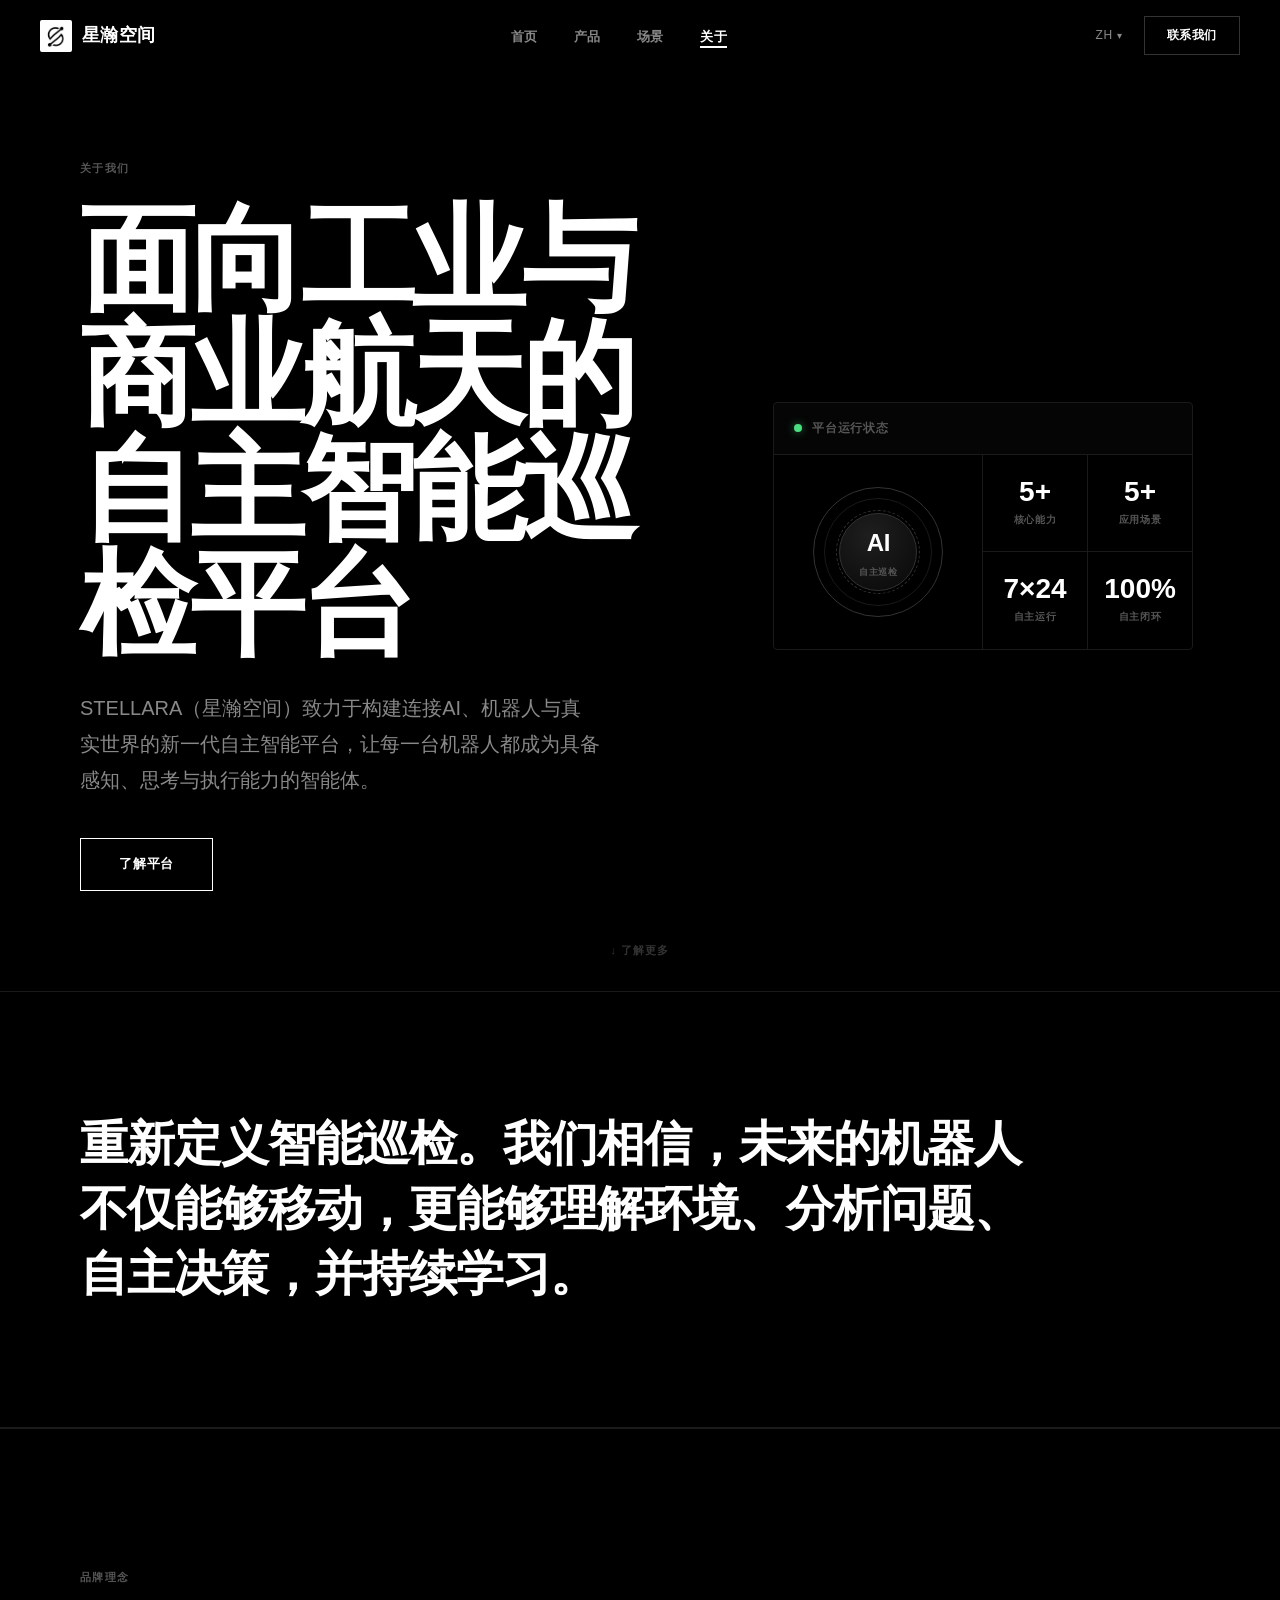
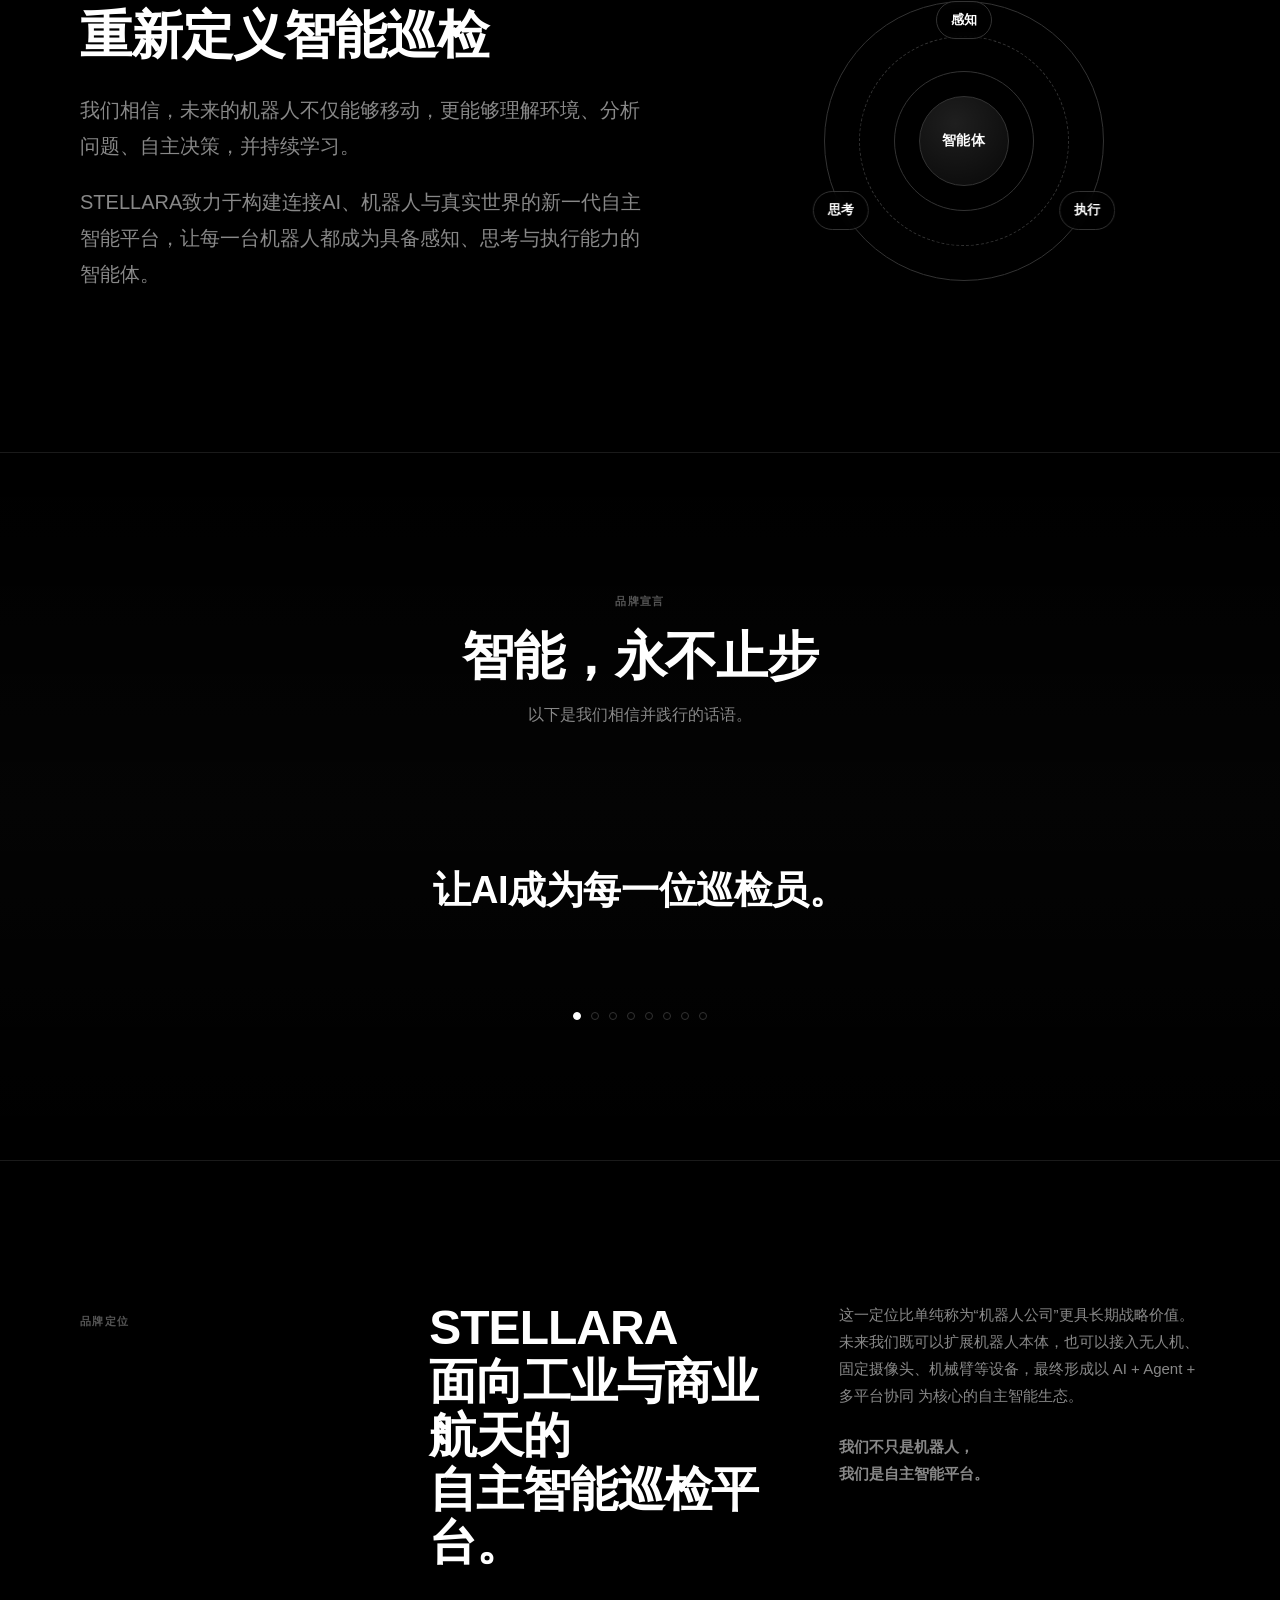
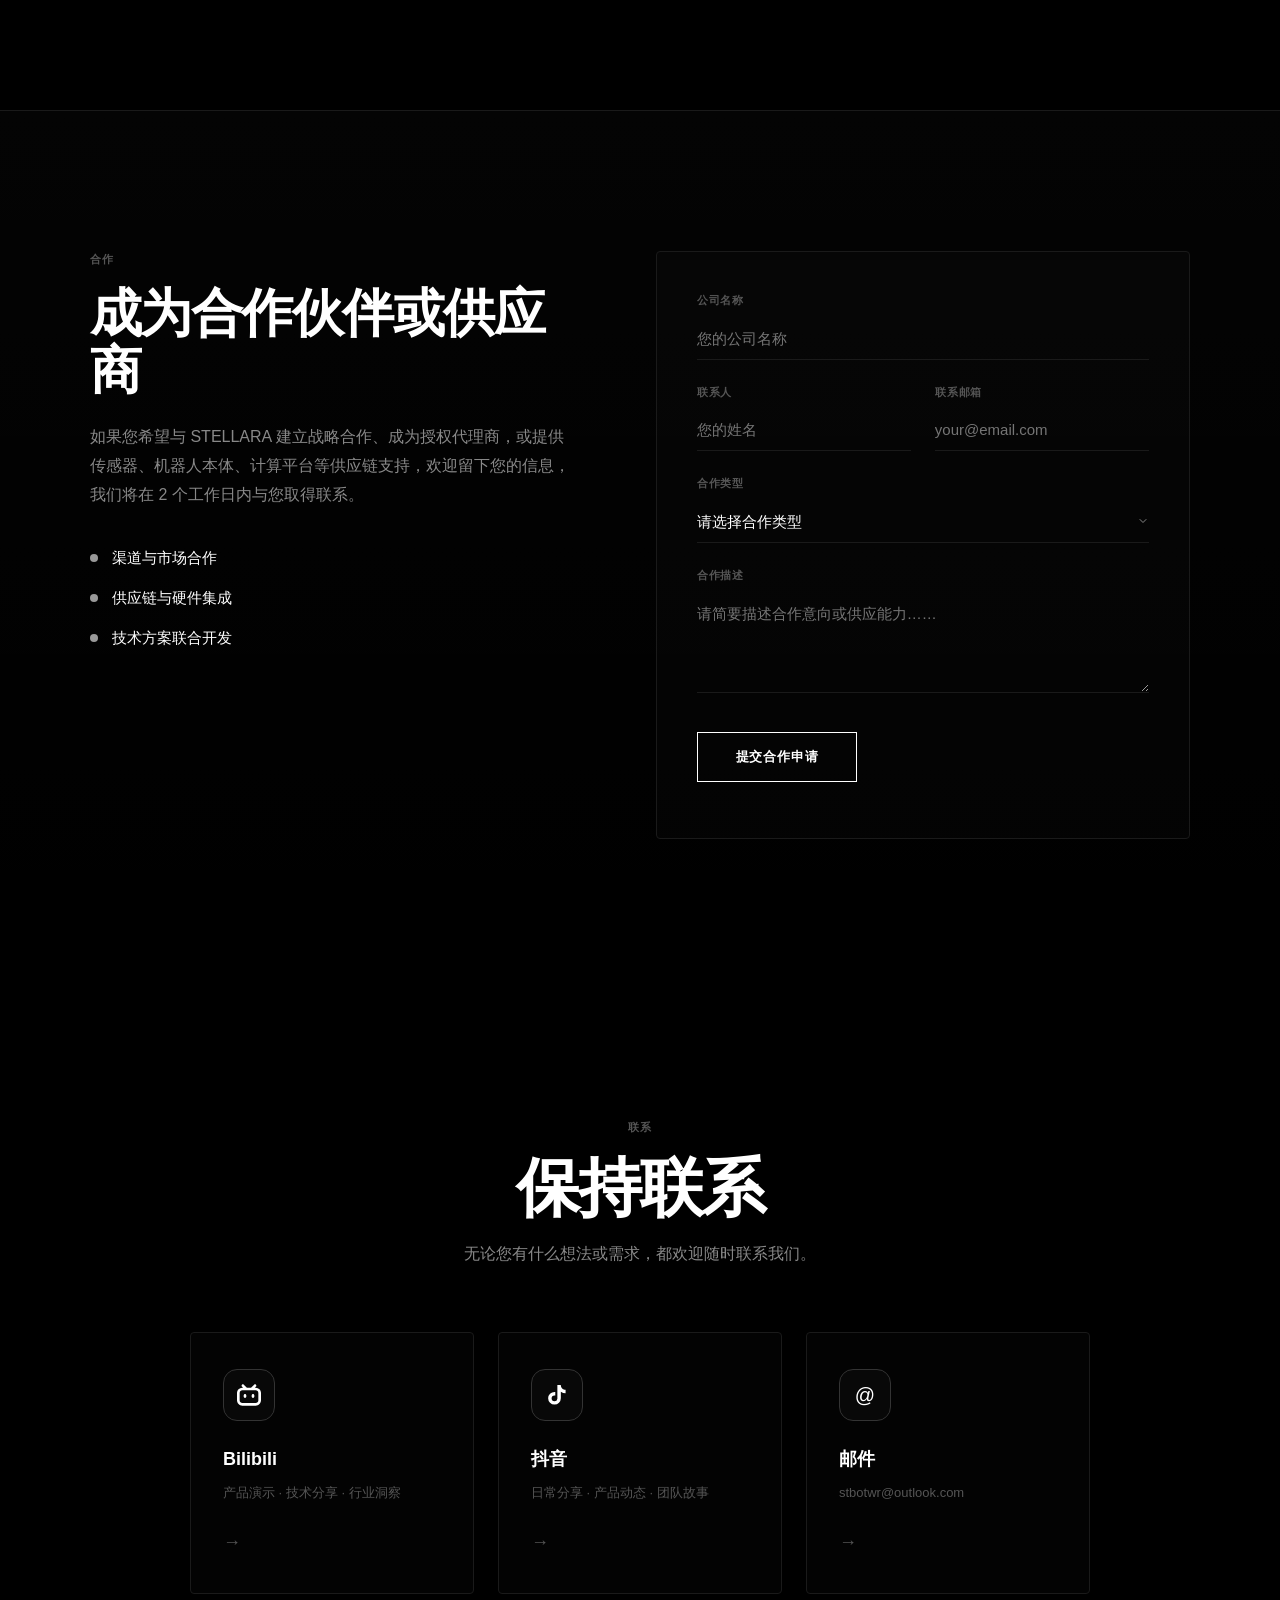
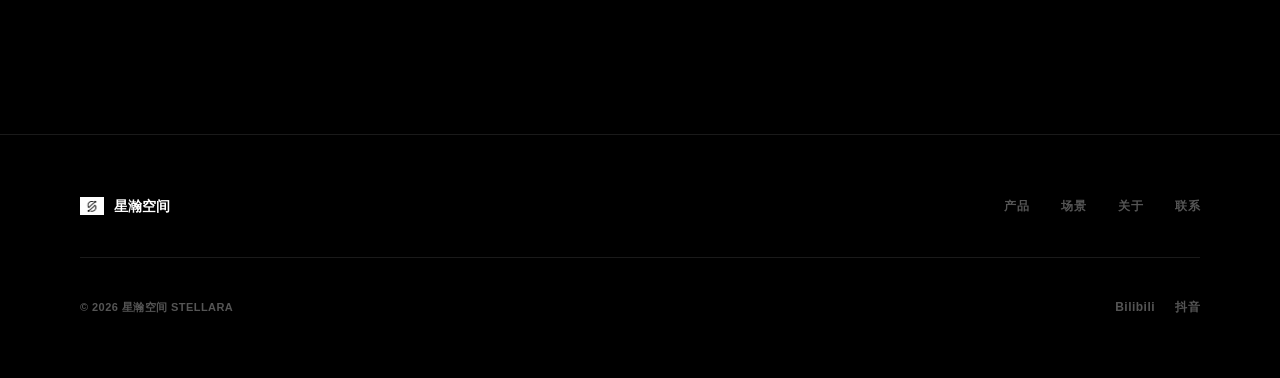
==== commit c8ffa579: "Add partner/supplier contact section on about page" ====
--- a/about.html
+++ b/about.html
@@ -5,7 +5,7 @@
     <meta name="viewport" content="width=device-width, initial-scale=1.0">
     <meta name="description" content="关于星瀚空间 STELLARA — 面向工业与商业航天的自主智能巡检平台">
     <title data-i18n="page.about.title">关于 — 星瀚空间 STELLARA</title>
-    <link rel="stylesheet" href="css/spacex.css?v=5">
+    <link rel="stylesheet" href="css/spacex.css?v=8">
 </head>
 <body>
 
@@ -163,6 +163,66 @@
     </div>
 </section>
 
+<section class="section partner-section" id="partner">
+    <div class="container">
+        <div class="partner-grid fade-in">
+            <div class="partner-content">
+                <span class="section-label" data-i18n="about.partner.label">合作</span>
+                <h2 data-i18n="about.partner.heading">成为合作伙伴或供应商</h2>
+                <p data-i18n="about.partner.desc">如果您希望与 STELLARA 建立战略合作、成为授权代理商，或提供传感器、机器人本体、计算平台等供应链支持，欢迎留下您的信息，我们将在 2 个工作日内与您取得联系。</p>
+                <div class="partner-benefits">
+                    <div class="partner-benefit">
+                        <span class="partner-benefit-dot"></span>
+                        <span data-i18n="about.partner.b1">渠道与市场合作</span>
+                    </div>
+                    <div class="partner-benefit">
+                        <span class="partner-benefit-dot"></span>
+                        <span data-i18n="about.partner.b2">供应链与硬件集成</span>
+                    </div>
+                    <div class="partner-benefit">
+                        <span class="partner-benefit-dot"></span>
+                        <span data-i18n="about.partner.b3">技术方案联合开发</span>
+                    </div>
+                </div>
+            </div>
+            <div class="partner-form-wrap">
+                <form id="partner-form">
+                    <div class="form-group">
+                        <label data-i18n="about.partner.company">公司名称</label>
+                        <input type="text" name="company" required data-i18n-placeholder="about.partner.company.ph" placeholder="您的公司名称">
+                    </div>
+                    <div class="form-row">
+                        <div class="form-group">
+                            <label data-i18n="about.partner.name">联系人</label>
+                            <input type="text" name="name" required data-i18n-placeholder="about.partner.name.ph" placeholder="您的姓名">
+                        </div>
+                        <div class="form-group">
+                            <label data-i18n="about.partner.email">联系邮箱</label>
+                            <input type="email" name="email" required data-i18n-placeholder="about.partner.email.ph" placeholder="your@email.com">
+                        </div>
+                    </div>
+                    <div class="form-group">
+                        <label data-i18n="about.partner.type">合作类型</label>
+                        <select name="type" required>
+                            <option value="" data-i18n="about.partner.type.ph">请选择合作类型</option>
+                            <option value="partner" data-i18n="about.partner.type.partner">合作伙伴 / 渠道代理</option>
+                            <option value="supplier" data-i18n="about.partner.type.supplier">供应商 / 硬件集成</option>
+                            <option value="tech" data-i18n="about.partner.type.tech">技术联合开发</option>
+                            <option value="other" data-i18n="about.partner.type.other">其他合作</option>
+                        </select>
+                    </div>
+                    <div class="form-group">
+                        <label data-i18n="about.partner.msg">合作描述</label>
+                        <textarea name="message" required data-i18n-placeholder="about.partner.msg.ph" placeholder="请简要描述合作意向或供应能力……"></textarea>
+                    </div>
+                    <button type="submit" class="btn btn--primary" data-i18n="about.partner.submit">提交合作申请</button>
+                    <div class="form-message" id="partner-form-message"></div>
+                </form>
+            </div>
+        </div>
+    </div>
+</section>
+
 <section class="about-v2-connect" id="contact">
     <div class="container">
         <div class="about-v2-connect-head fade-in">
@@ -224,10 +284,36 @@
 <div class="back-to-top">&uarr;</div>
 
 <script src="js/config.js"></script>
-<script src="js/i18n.js?v=6"></script>
-<script src="js/spacex.js?v=5"></script>
+<script src="js/i18n.js?v=8"></script>
+<script src="js/spacex.js?v=6"></script>
 <script>
 (function(){
+    var API_BASE = (window.API_BASE || 'http://localhost:5000').replace(/\/$/, '');
+
+    var partnerForm = document.getElementById('partner-form');
+    if(partnerForm){
+        partnerForm.addEventListener('submit', async function(e){
+            e.preventDefault();
+            var data = Object.fromEntries(new FormData(this).entries());
+            data.source = 'partner';
+            var msg = document.getElementById('partner-form-message');
+            try {
+                var res = await fetch(API_BASE + '/api/contact', {
+                    method:'POST',
+                    headers:{'Content-Type':'application/json'},
+                    body:JSON.stringify(data)
+                });
+                var result = await res.json();
+                msg.textContent = result.message;
+                msg.className = 'form-message ' + (result.success ? 'success' : 'error');
+                if(result.success) this.reset();
+            } catch(err){
+                msg.textContent = '提交失败，请稍后重试';
+                msg.className = 'form-message error';
+            }
+        });
+    }
+
     function initTaglineCarousel(){
         var carousel = document.getElementById('tagline-carousel');
         if(!carousel) return;
--- a/css/spacex.css
+++ b/css/spacex.css
@@ -116,8 +116,9 @@
 .nav-mobile-lang .lang-option.lang-active{border-color:var(--text)}
 
 /* Mobile nav */
-.nav-toggle{display:none;flex-direction:column;gap:5px;cursor:pointer;padding:8px;background:none;border:none}
-.nav-toggle span{display:block;width:22px;height:1.5px;background:var(--text);transition:transform 0.3s ease,opacity 0.3s ease}
+.nav-toggle{display:none;flex-direction:column;gap:5px;cursor:pointer;padding:12px;background:rgba(255,255,255,0.02);border:1px solid var(--border-hover);border-radius:4px;transition:border-color 0.3s ease,background 0.3s ease}
+.nav-toggle:hover,.nav-toggle:focus{border-color:var(--text);background:rgba(255,255,255,0.06)}
+.nav-toggle span{display:block;width:26px;height:2px;background:var(--text);transition:transform 0.3s ease,opacity 0.3s ease}
 .nav-mobile{position:fixed;inset:0;background:rgba(0,0,0,0.95);backdrop-filter:blur(30px);-webkit-backdrop-filter:blur(30px);z-index:2000;display:flex;flex-direction:column;align-items:center;justify-content:center;gap:32px;opacity:0;visibility:hidden;transition:opacity 0.35s ease,visibility 0.35s ease}
 .nav-mobile.active{opacity:1;visibility:visible}
 .nav-mobile a{font-size:24px;font-weight:600;color:var(--text);letter-spacing:0.02em;transition:opacity 0.3s ease}
@@ -687,6 +688,25 @@
 .about-v2-values-item:hover .about-v2-values-num{opacity:0.18}
 .about-v2-values-item h4{font-size:18px;margin-bottom:12px;font-weight:700}
 .about-v2-values-item p{font-size:14px;color:var(--text-muted);line-height:1.7;font-weight:500}
+
+/* ---- Partner Section ---- */
+.partner-section{border-top:1px solid var(--border);background:linear-gradient(180deg,rgba(255,255,255,0.015) 0%,transparent 100%)}
+.partner-grid{display:grid;grid-template-columns:1fr 1.1fr;gap:80px;align-items:start;max-width:1100px;margin:0 auto}
+.partner-content .section-label{margin-bottom:16px}
+.partner-content h2{font-size:clamp(32px,4.5vw,52px);font-weight:800;letter-spacing:-0.03em;line-height:1.1;margin-bottom:24px}
+.partner-content>p{font-size:16px;color:var(--text-secondary);line-height:1.8;margin-bottom:36px;font-weight:500}
+.partner-benefits{display:flex;flex-direction:column;gap:16px}
+.partner-benefit{display:flex;align-items:center;gap:14px;font-size:15px;color:var(--text);font-weight:500}
+.partner-benefit-dot{width:8px;height:8px;border-radius:50%;background:var(--text);opacity:0.6}
+.partner-form-wrap{padding:40px;border:1px solid var(--border);border-radius:4px;background:rgba(255,255,255,0.01)}
+.partner-form-wrap .form-row{display:grid;grid-template-columns:1fr 1fr;gap:24px}
+.partner-form-wrap .form-group{margin-bottom:24px}
+.partner-form-wrap .form-group:last-of-type{margin-bottom:0}
+.partner-form-wrap select{width:100%;padding:12px 20px 12px 0;font-size:15px;color:var(--text);font-weight:500;background:transparent;border:none;border-bottom:1px solid var(--border);outline:none;transition:border-color 0.3s ease,background 0.3s ease;font-family:inherit;border-radius:0;cursor:pointer;-webkit-appearance:none;-moz-appearance:none;appearance:none;background-image:url("data:image/svg+xml,%3Csvg xmlns='http://www.w3.org/2000/svg' width='12' height='12' viewBox='0 0 24 24' fill='none' stroke='%23888888' stroke-width='2' stroke-linecap='round' stroke-linejoin='round'%3E%3Cpath d='M6 9l6 6 6-6'/%3E%3C/svg%3E");background-repeat:no-repeat;background-position:right 0 center}
+.partner-form-wrap select:hover{background:rgba(255,255,255,0.015)}
+.partner-form-wrap select:focus{border-bottom-color:var(--text);background:transparent}
+.partner-form-wrap select option{background:var(--bg);color:var(--text)}
+.partner-form-wrap .btn{margin-top:8px}
 
 /* ---- About V2 Connect ---- */
 .about-v2-connect{padding:140px 0;text-align:center}
@@ -818,6 +838,7 @@
   .nav-toggle{display:flex}
   .hero{padding:100px 20px 60px;min-height:90vh}
   .hero h1{font-size:clamp(32px,8vw,48px)}
+  .hero h1 br,.about-v2-hero-main h1 br,.positioning-grid h2 br{display:none}
   .hero p{font-size:15px;margin-bottom:32px}
   .hero-actions{flex-direction:column;align-items:stretch}
   .hero-actions .btn{justify-content:center}
@@ -854,9 +875,11 @@
   .product-intro-grid{grid-template-columns:1fr;gap:24px}
   .product-intro-grid h2{font-size:clamp(26px,8vw,36px)}
   .product-section{padding:80px 0}
-  .dashboard-body{grid-template-columns:1fr}
-  .dashboard-main{border-right:none;border-bottom:1px solid var(--border)}
-  .dashboard-sidebar{padding:20px}
+  .detail-visual{display:block;width:100%}
+  .detail-visual .dashboard-mockup{width:100%;max-width:none}
+  .dashboard-body{grid-template-columns:1fr;width:100%}
+  .dashboard-main{border-right:none;border-bottom:1px solid var(--border);width:100%;min-width:0}
+  .dashboard-sidebar{padding:20px;width:100%;min-width:0}
   .twin-layout{grid-template-columns:1fr}
   .twin-view{border-right:none;border-bottom:1px solid var(--border)}
   .twin-legend{padding:20px}
@@ -925,6 +948,9 @@
   .about-v2-values-grid{grid-template-columns:1fr}
   .about-v2-values-item{border-right:none;border-bottom:1px solid var(--border);padding:36px 0}
   .about-v2-values-item:last-child{border-bottom:none}
+  .partner-grid{grid-template-columns:1fr;gap:48px}
+  .partner-form-wrap{padding:28px 24px}
+  .partner-form-wrap .form-row{grid-template-columns:1fr;gap:0}
   .about-v2-connect{padding:80px 0}
   .about-v2-connect-head{margin-bottom:40px}
   .connect-grid{grid-template-columns:1fr;max-width:480px;margin:0 auto}
